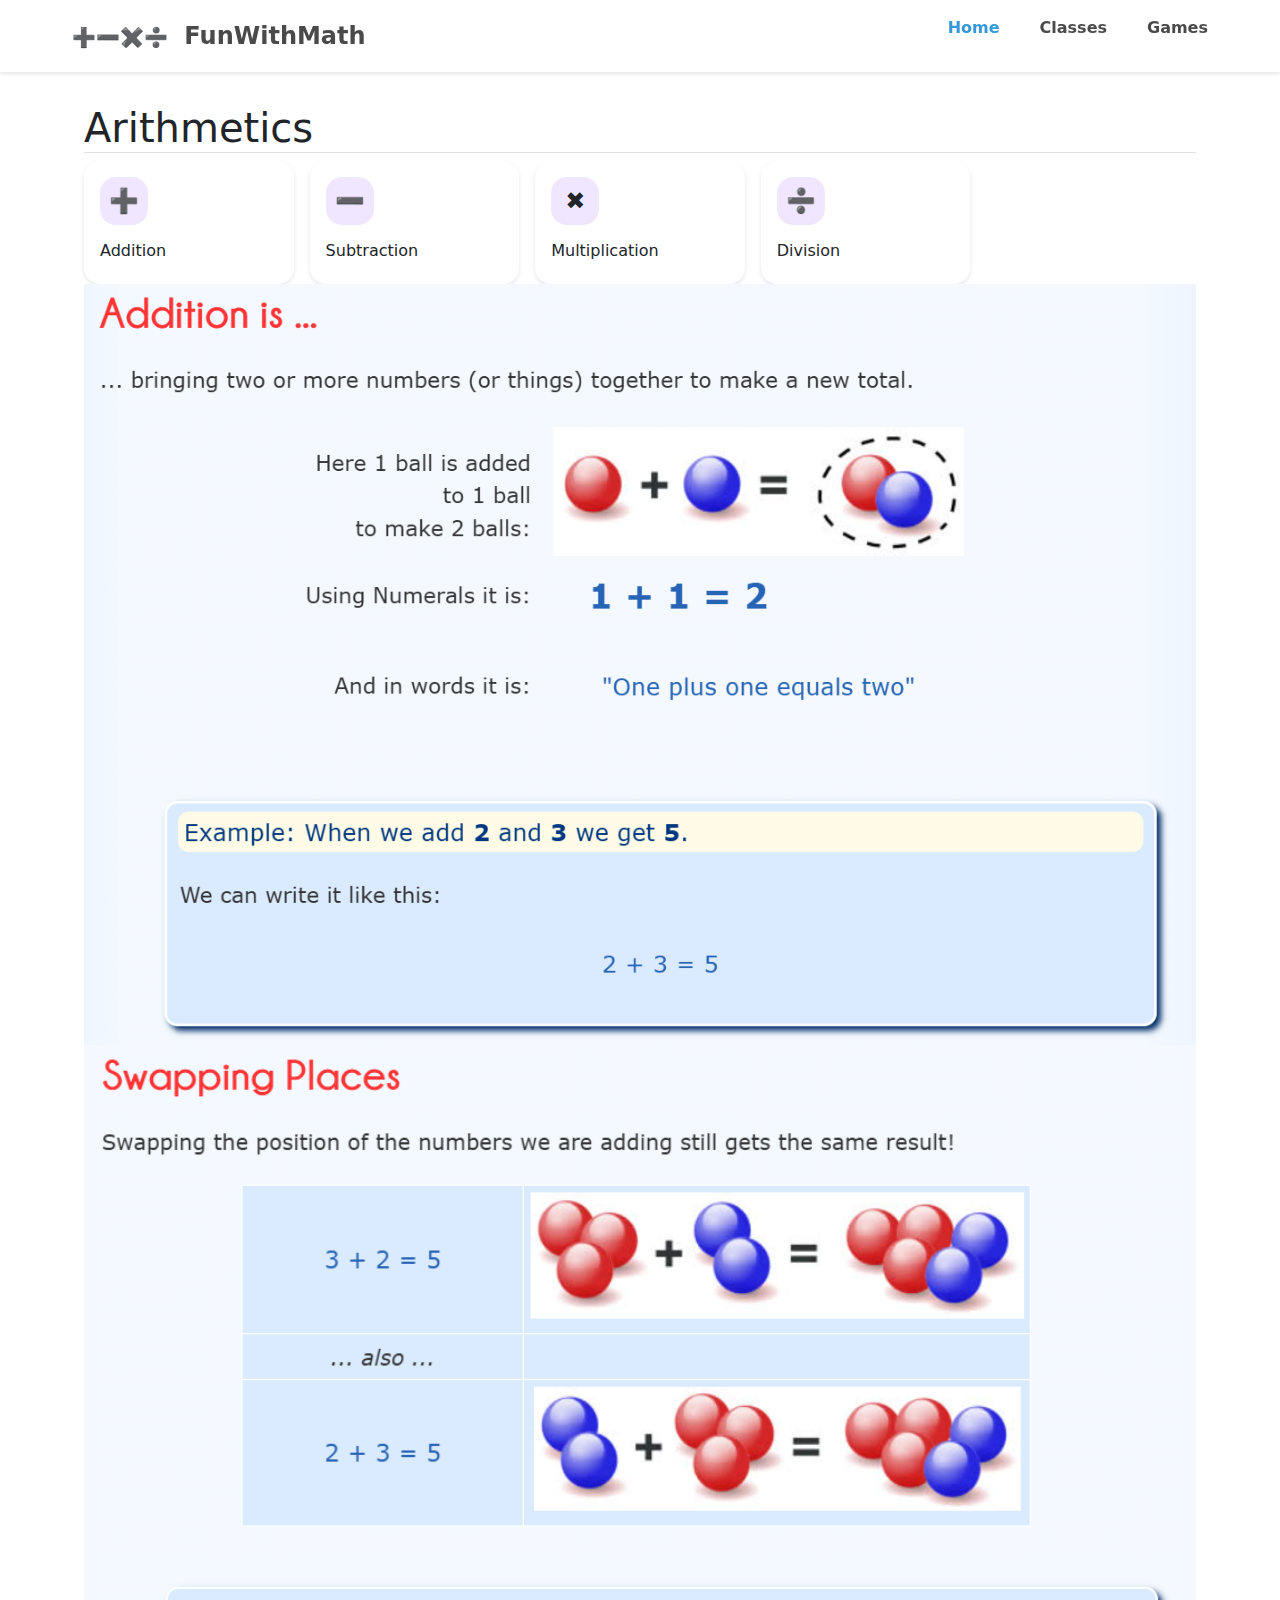
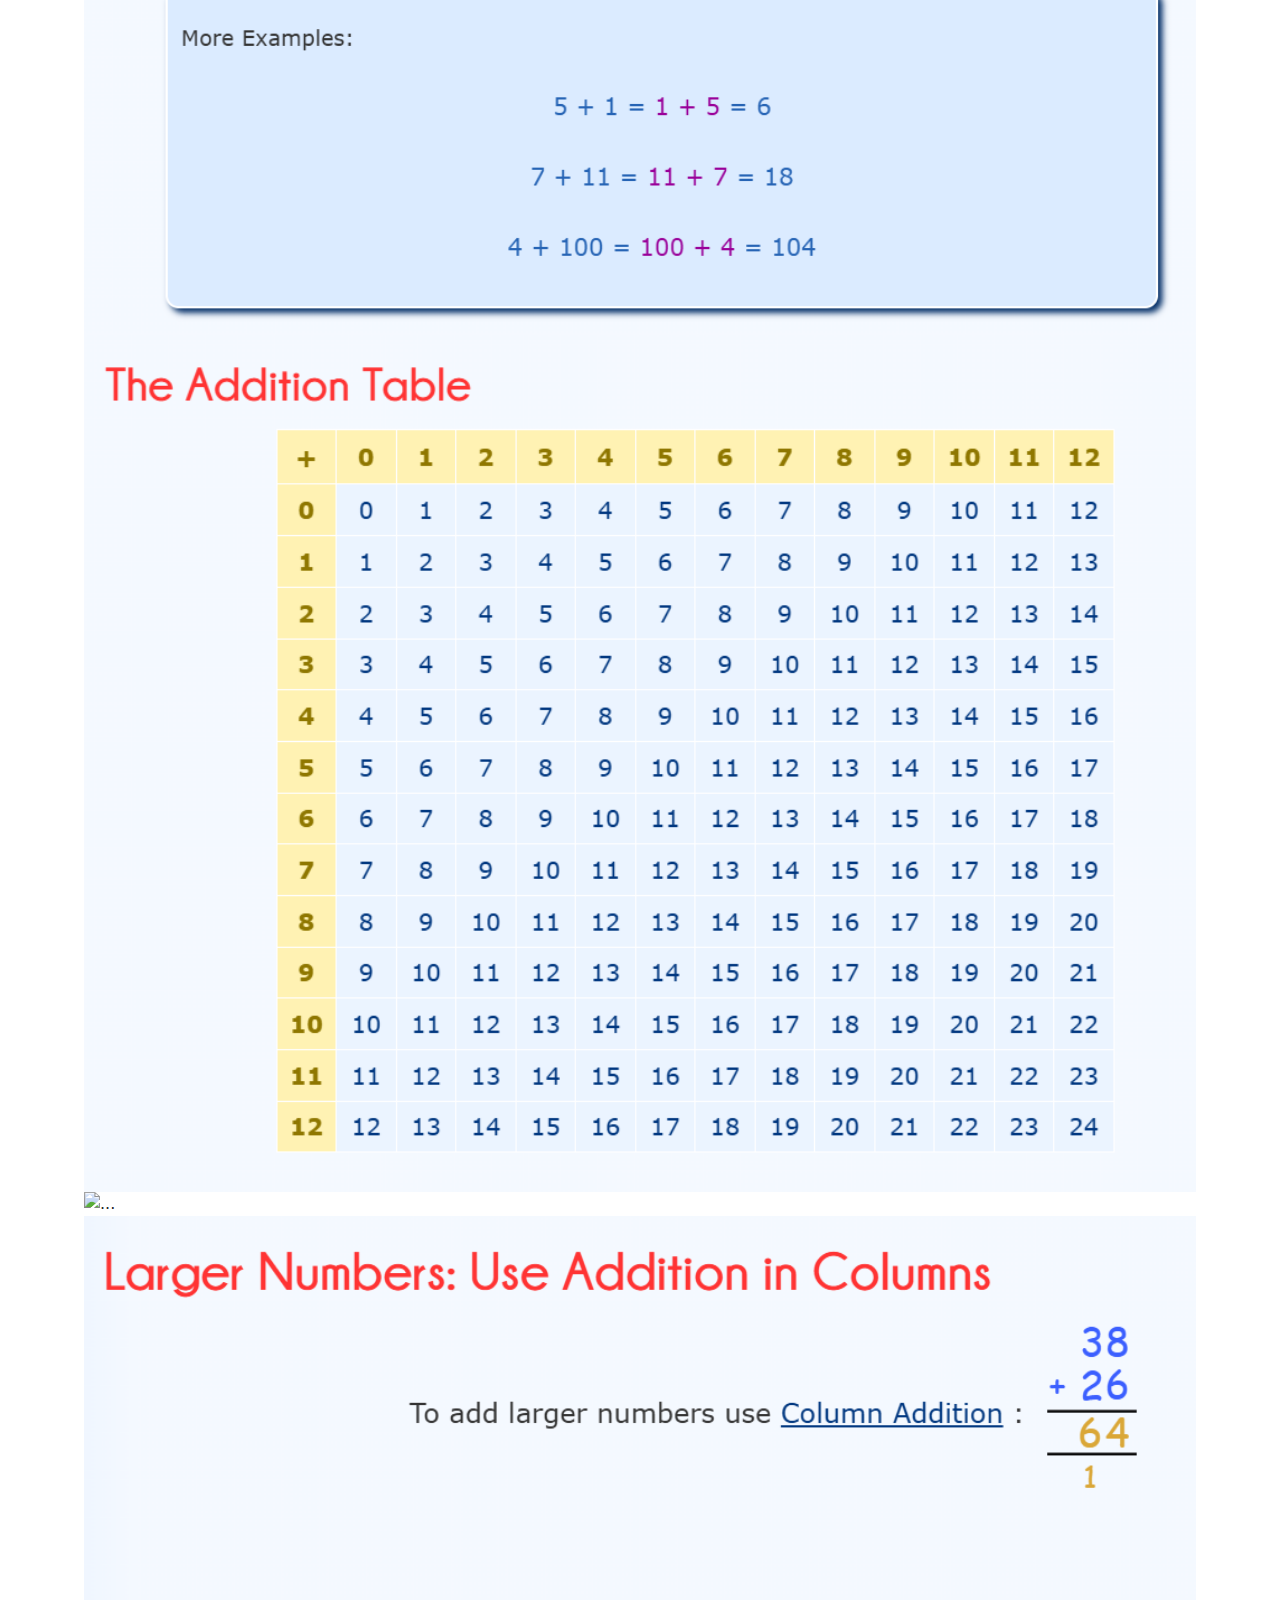
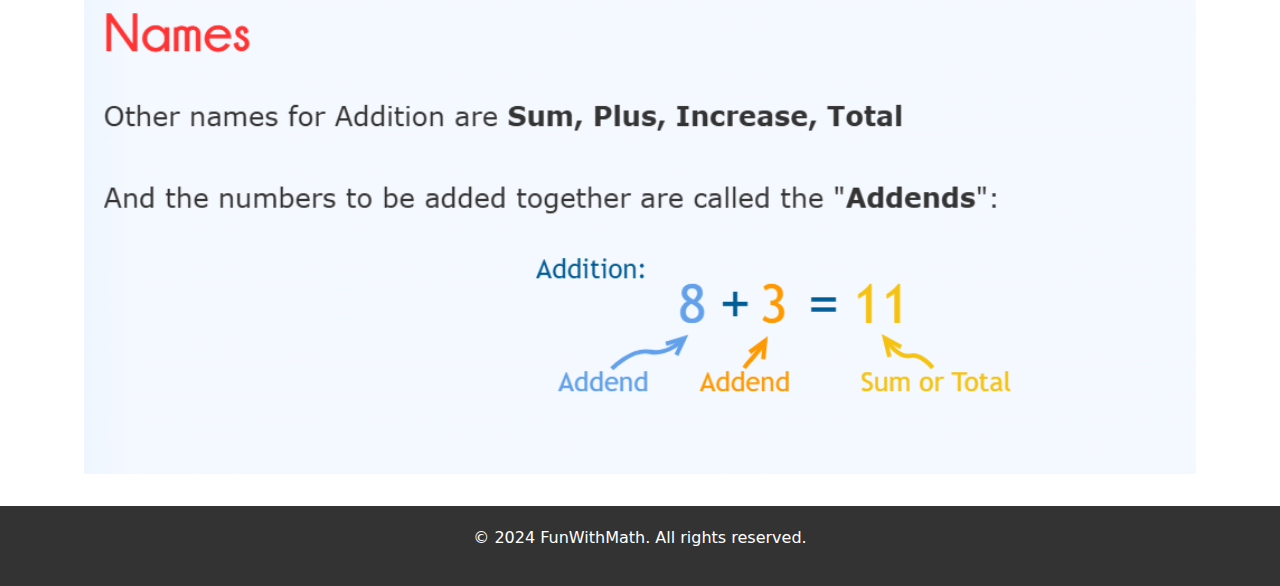
==== pages/arithmetics.html @ 54018c54 "fun with math" ====
<!DOCTYPE html>
<html lang="en">
<head>
    <meta charset="UTF-8">
    <meta name="viewport" content="width=device-width, initial-scale=1.0">
    <title>FunWithMath - Fun Math Learning for Kids</title>
    <link rel="stylesheet" href="../css/styles.css">
    <link href="https://cdn.jsdelivr.net/npm/bootstrap@5.3.3/dist/css/bootstrap.min.css" rel="stylesheet" integrity="sha384-QWTKZyjpPEjISv5WaRU9OFeRpok6YctnYmDr5pNlyT2bRjXh0JMhjY6hW+ALEwIH" crossorigin="anonymous">
</head>
<body>
    <header>
       
        <nav>
            <div class="logo">
                <span class="icon">➕➖✖️➗</span>
                FunWithMath
            </div>
            <ul>
                <li><a href="index.html" class="active"><i class="fas fa-home"></i> Home</a></li>
                <li><a href="index.html"><i class="fas fa-chalkboard-teacher"></i> Classes</a></li>
                <li><a href="index.html"><i class="fas fa-trophy"></i> Games</a></li>
            </ul>
        </nav>
    </header>

    <main>

     
      <div class="container">
        <h1 class="border-bottom">Arithmetics</h1>
        <div class="all-topics">
          <div class="topic-item">
              <div class="topic-icon" style="background-color: #f0e6ff;">➕</div>
              <h3>Addition</h3>
          </div>
          <div class="topic-item">
            <div class="topic-icon" style="background-color: #f0e6ff;">➖</div>
            <h3>Subtraction</h3>
          </div>
          <div class="topic-item">
            <div class="topic-icon" style="background-color: #f0e6ff;">✖</div>
            <h3>Multiplication</h3>
        </div>
        <div class="topic-item">
          <div class="topic-icon" style="background-color: #f0e6ff;">➗</div>
          <h3>Division</h3>
      </div>
        </div>
        <section class="row" id="addition">
          <div class="col-12">
            <img src="../img/addition/add1.PNG" class="img-fluid" alt="...">            
          </div>
          <div class="col-12">
            <img src="../img/addition/add2.PNG" class="img-fluid" alt="...">            
          </div>
          <div class="col-12">
            <img src="../img/addition/add3.PNG" class="img-fluid" alt="...">            
          </div>
          <div class="col-12">
            <img src="../img/addition/add4.PNG" class="img-fluid" alt="...">            
          </div>
          <div class="col-12">
            <img src="../img/addition/add5.PNG" class="img-fluid" alt="...">            
          </div>
        </section>

      </div>
       
    </main>
    <footer>
      <div class="footer-content">
          <p>&copy; 2024 FunWithMath. All rights reserved.</p>
      </div>
    </footer>

    <!-- <script src="../js/script.js"></script> -->
    <script src="https://cdn.jsdelivr.net/npm/bootstrap@5.3.3/dist/js/bootstrap.bundle.min.js" integrity="sha384-YvpcrYf0tY3lHB60NNkmXc5s9fDVZLESaAA55NDzOxhy9GkcIdslK1eN7N6jIeHz" crossorigin="anonymous"></script>
    <script src="https://code.jquery.com/jquery-3.5.1.slim.min.js"></script>
    <script src="https://cdn.jsdelivr.net/npm/@popperjs/core@2.5.4/dist/umd/popper.min.js"></script>
    <script src="https://stackpath.bootstrapcdn.com/bootstrap/4.5.2/js/bootstrap.min.js"></script>
</body>
</html>
---- css/styles.css ----
@import url('https://fonts.googleapis.com/css2?family=Poppins:wght@300;400;600&display=swap');

* {
    margin: 0;
    padding: 0;
    box-sizing: border-box;
}

body {
    font-family: 'Poppins', Arial, sans-serif;
    background-color: #f0f2f5;
    color: #333;
}

header {
    background-color: #fff;
    box-shadow: 0 2px 4px rgba(0,0,0,0.1);
    position: sticky;
    top: 0;
    z-index: 1000;
}

nav {
    display: flex;
    justify-content: space-between;
    align-items: center;
    padding: 1rem 2rem;
    max-width: 1200px;
    margin: 0 auto;
    margin-bottom: 1rem;
}

.logo {
    font-size: 1.5rem;
    font-weight: bold;
    color: #4a4a4a;
}

.icon {
    font-size: 1.2rem;
    margin-right: 0.5rem;
}

nav ul {
    display: flex;
    list-style-type: none;
}

nav ul li {
    margin-left: 2rem;
}

nav ul li a {
    text-decoration: none;
    color: #4a4a4a;
    font-weight: bold;
    transition: color 0.3s ease;
    display: flex;
    align-items: center;
}

nav ul li a i {
    margin-right: 0.5rem;
}

nav ul li a:hover, nav ul li a.active {
    color: #3498db;
}

.user-info {
    display: flex;
    align-items: center;
}


.xp {
    background-color: #ffd700;
    padding: 0.25rem 0.5rem;
    border-radius: 1rem;
    font-weight: bold;
    margin-right: 1rem;
}

.user-name {
    margin-right: 1rem;
}

.user-avatar {
    width: 2.5rem;
    height: 2.5rem;
    background-color: #3498db;
    border-radius: 50%;
}

main {
    max-width: 1200px;
    margin: 2rem auto;
    padding: 0 2rem;
}

.mathpano {
    background-image: url('../img/math-class.jpg');
    background-size: cover;
    background-position: center;
    height: 500px;
    display: flex;
    flex-direction: column;
    justify-content: center;
    align-items: center;
    color: rgb(255, 255, 255);
    text-align: center;
}

.mathpano h3{
    margin-bottom: 100px;
    letter-spacing: 2px;
}

section {
    display: none;
    animation: fadeIn 0.5s ease;
}

@keyframes fadeIn {
    from { opacity: 0; }
    to { opacity: 1; }
}

section.active {
    display: block;
}

h1 {
    font-size: 2rem;
    margin-bottom: 1rem;
}

h2 {
    font-size: 1.5rem;
    margin: 2rem 0 1rem;
}

.highlight {
    font-weight: bold;
    color: #3498db;
}

.topic-cards {
    display: flex;
    gap: 1.5rem;
    overflow-x: auto;
    padding-bottom: 1rem;
    padding-left: 2px;
    padding-right: 2px;
}

.topic-card {
    background-color: #fff;
    border-radius: 1rem;
    padding: 1.5rem;
    min-width: 250px;
    box-shadow: 0 4px 6px rgba(0,0,0,0.1);
    transition: transform 0.3s ease, box-shadow 0.3s ease;
}

.topic-card:hover {
    transform: translateY(-5px);
    box-shadow: 0 6px 12px rgba(0,0,0,0.15);
}

.topic-icon {
    font-size: 2rem;
    width: 4rem;
    height: 4rem;
    display: flex;
    justify-content: center;
    align-items: center;
    border-radius: 1rem;
    margin-bottom: 1rem;
}

.topic-info {
    display: flex;
    justify-content: space-between;
    margin: 1rem 0;
    font-size: 0.8rem;
    color: #777;
}

.progress-bar {
    height: 0.5rem;
    background-color: #e0e0e0;
    border-radius: 0.25rem;
    overflow: hidden;
    margin-bottom: 1rem;
}

.progress-bar div {
    height: 100%;
    background-color: #3498db;
    transition: width 0.5s ease;
}

.view-btn {
    background-color: #3498db;
    color: #fff;
    border: none;
    padding: 0.5rem 1rem;
    border-radius: 0.5rem;
    cursor: pointer;
    transition: background-color 0.3s ease;
}

.view-btn:hover {
    background-color: #2980b9;
}

.all-topics {
    display: grid;
    grid-template-columns: repeat(auto-fill, minmax(200px, 1fr));
    gap: 1rem;
}

.topic-item {
    background-color: #fff;
    border-radius: 1rem;
    padding: 1rem;
    box-shadow: 0 2px 4px rgba(0,0,0,0.1);
    transition: transform 0.3s ease, box-shadow 0.3s ease;
}

.topic-item:hover {
    transform: translateY(-3px);
    box-shadow: 0 4px 8px rgba(0,0,0,0.15);
}

.topic-item .topic-icon {
    font-size: 1.5rem;
    width: 3rem;
    height: 3rem;
}

.topic-item h3 {
    font-size: 1rem;
    margin: 0.5rem 0;
}

.topic-item .topic-info {
    font-size: 0.7rem;
}

#quick-quiz {
    position: fixed;
    bottom: 20px;
    right: 20px;
    background-color: #fff;
    border-radius: 10px;
    padding: 20px;
    box-shadow: 0 4px 6px rgba(0,0,0,0.1);
    max-width: 300px;
    z-index: 1000;
}


#quiz-options {
    display: flex;
    flex-direction: column;
    gap: 10px;
    margin-top: 10px;
}

#quiz-options button {
    background-color: #f0f2f5;
    border: none;
    padding: 10px;
    border-radius: 5px;
    cursor: pointer;
    transition: background-color 0.3s ease;
}

#quiz-options button:hover {
    background-color: #e4e6e9;
}

#submit-quiz {
    background-color: #3498db;
    color: #fff;
    border: none;
    padding: 10px;
    border-radius: 5px;
    cursor: pointer;
    margin-top: 10px;
    transition: background-color 0.3s ease;
}

#submit-quiz:hover {
    background-color: #2980b9;
}
footer {
    background-color: #333;
    color: #fff;
    padding: 20px 0;
    text-align: center;
    max-width: 100%;
    position: relative;
    bottom:0px;
}
.footer-content {
    margin: 0 auto;
    padding: 0 1rem;
}

#addition img {
    width: 100%;
    height: auto;
}

@media (max-width: 768px) {
    nav {
        flex-direction: column;
        align-items: flex-start;
    }

    nav ul {
        margin-top: 1rem;
    }

    nav ul li {
        margin-left: 0;
        margin-right: 1rem;
    }

    .user-info {
        margin-top: 1rem;
    }

    .topic-cards {
        flex-direction: column;
    }

    .topic-card {
        width: 100%;
    }
}
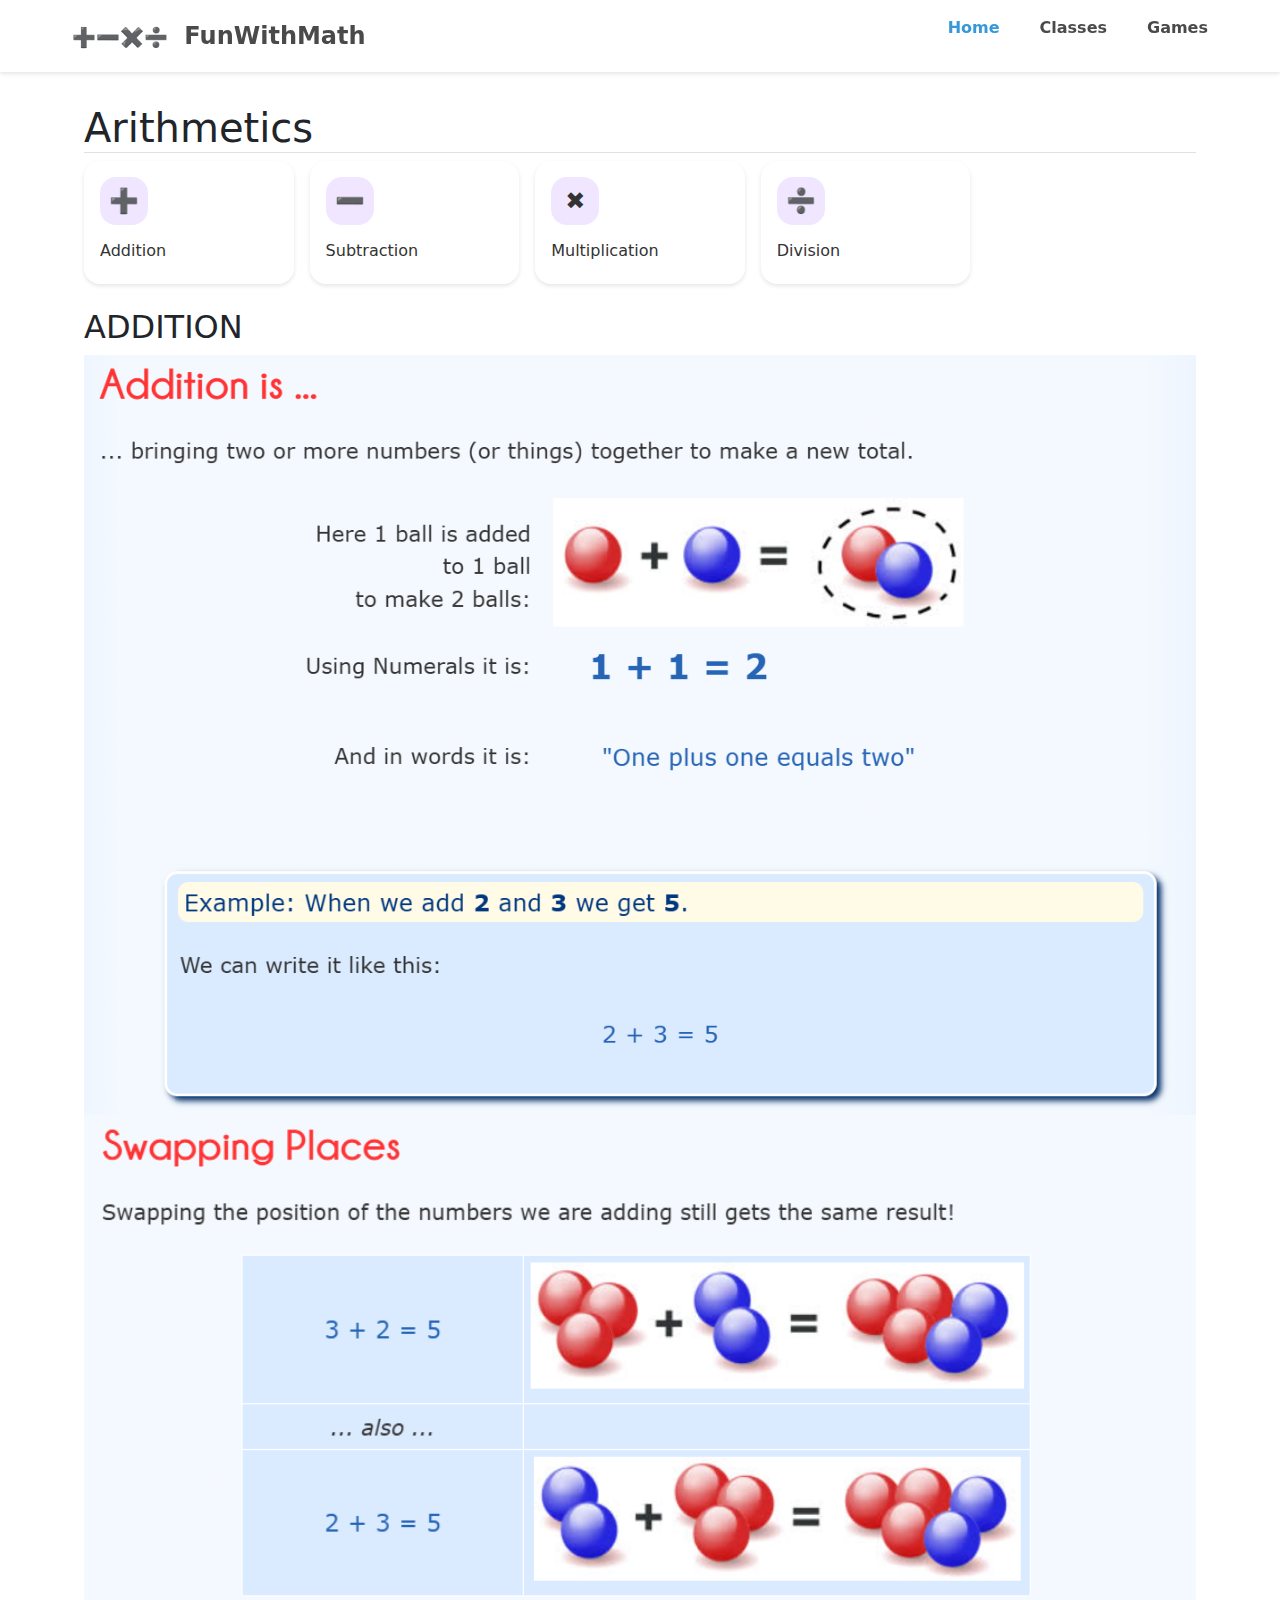
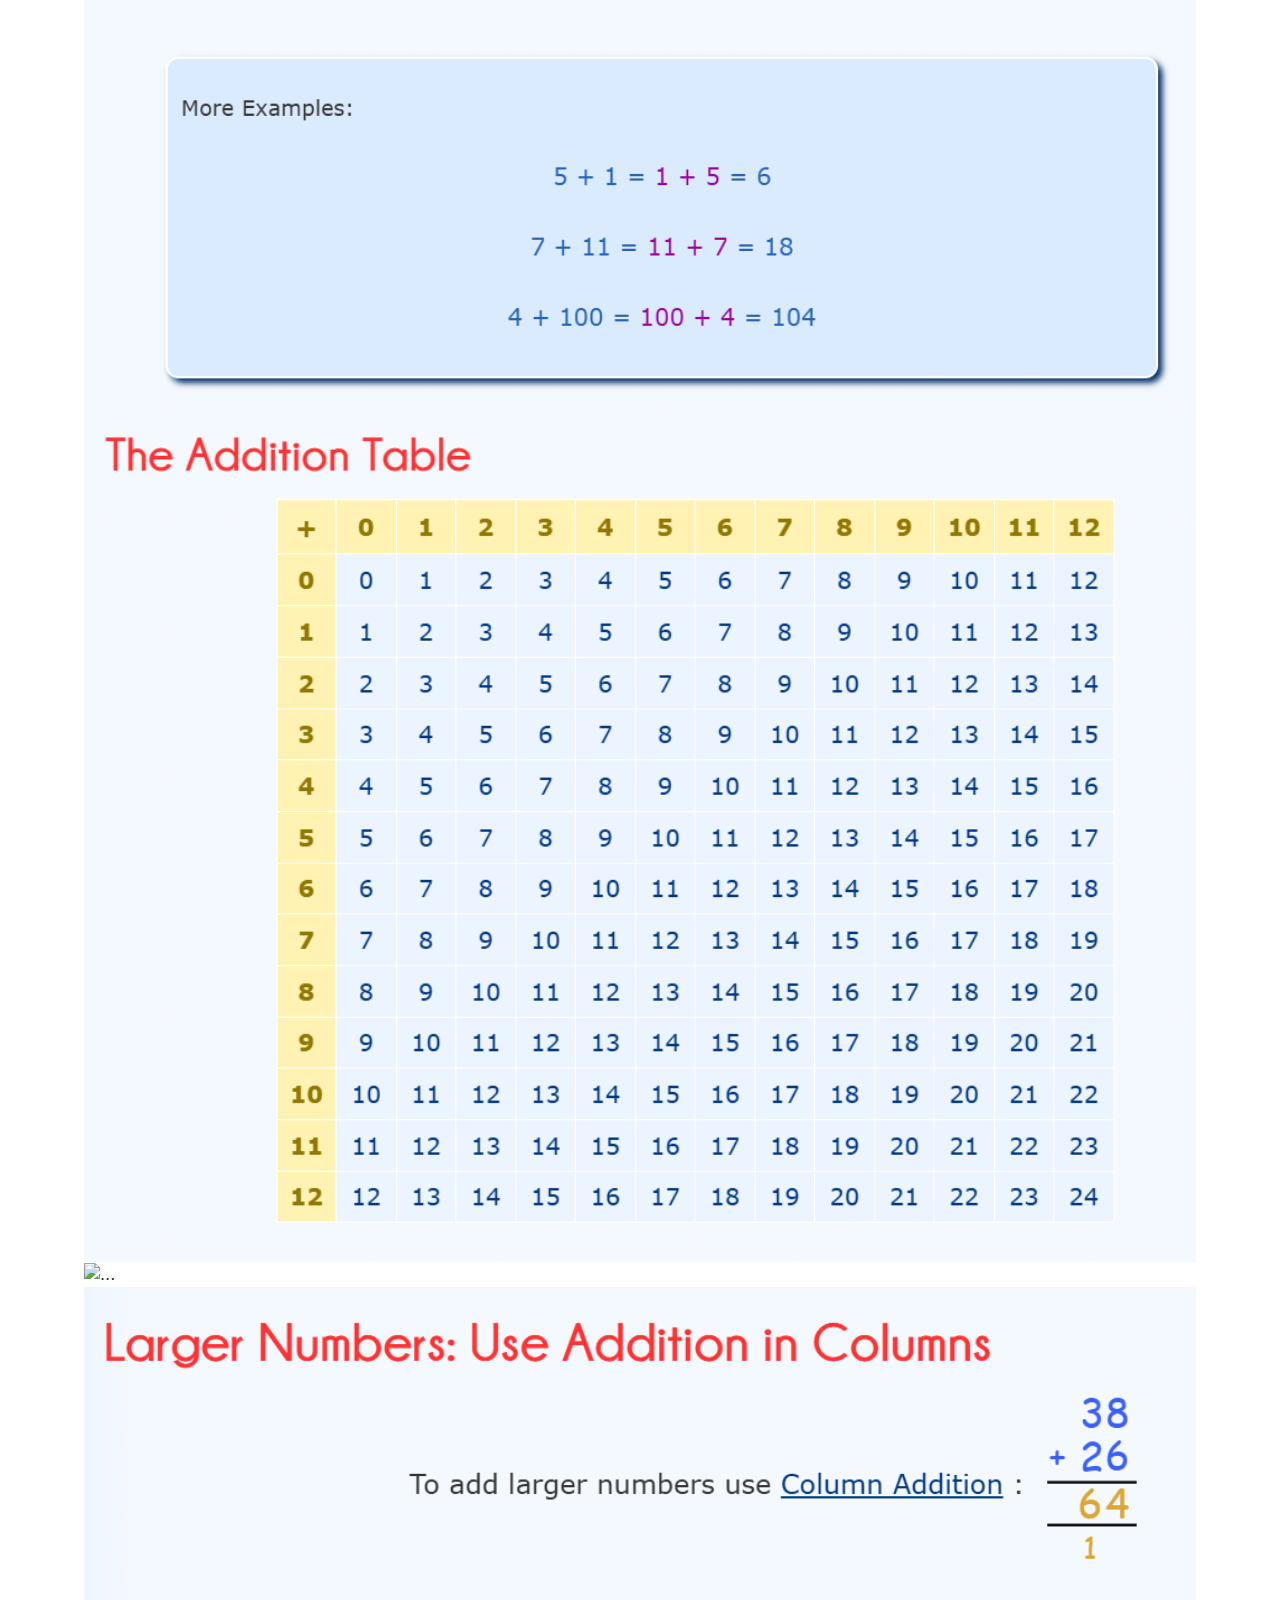
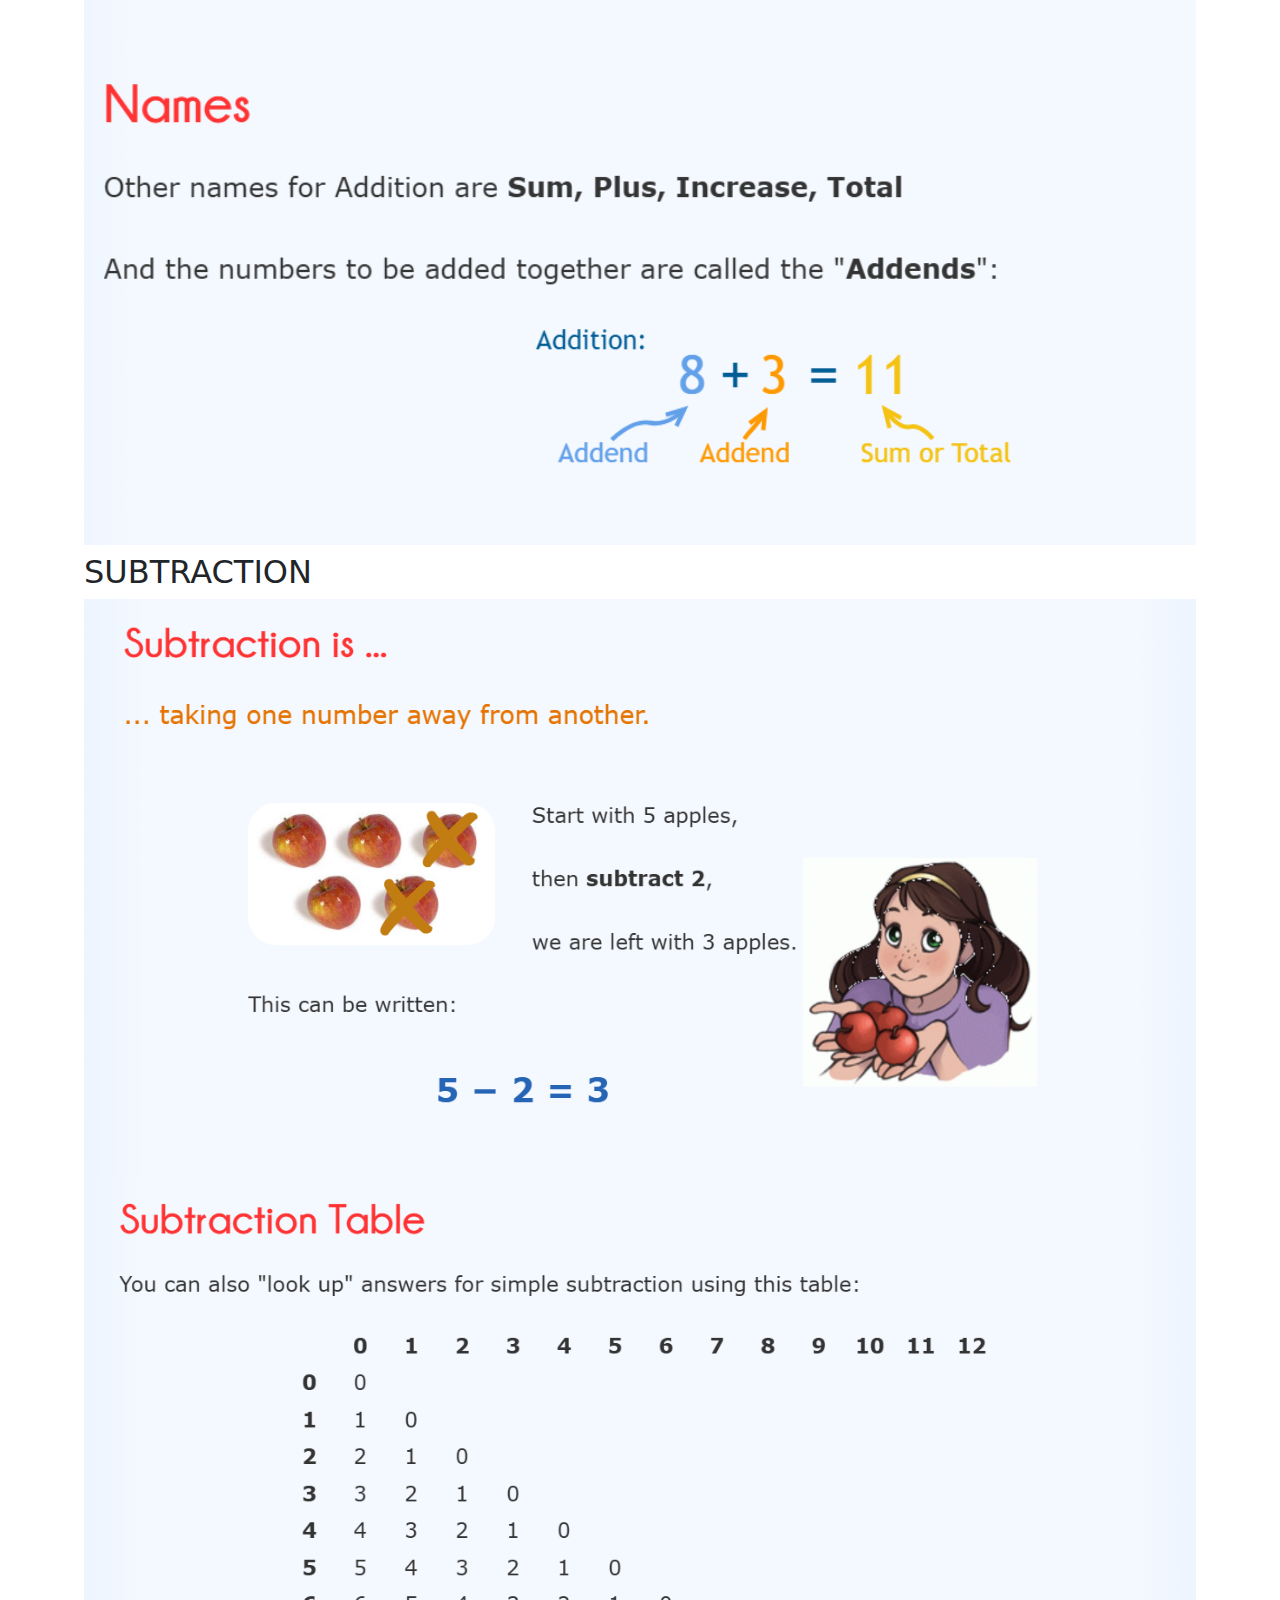
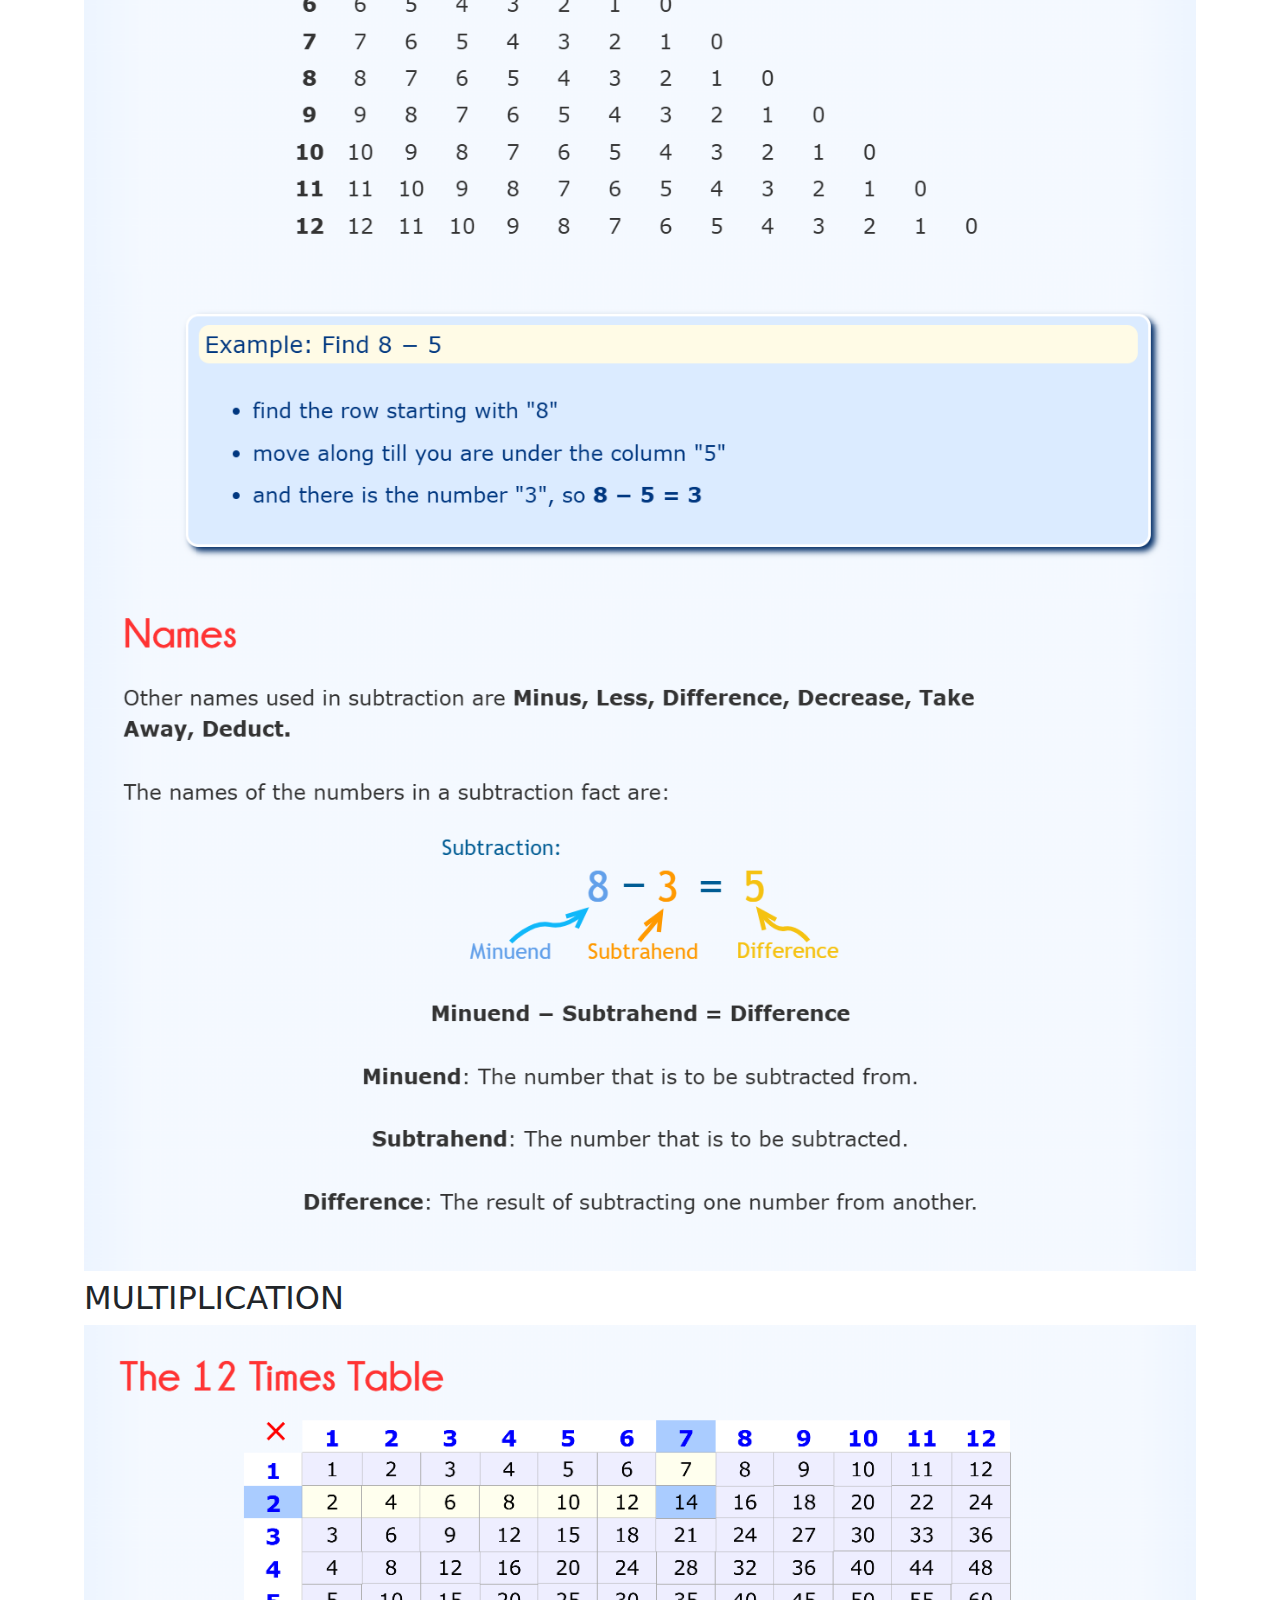
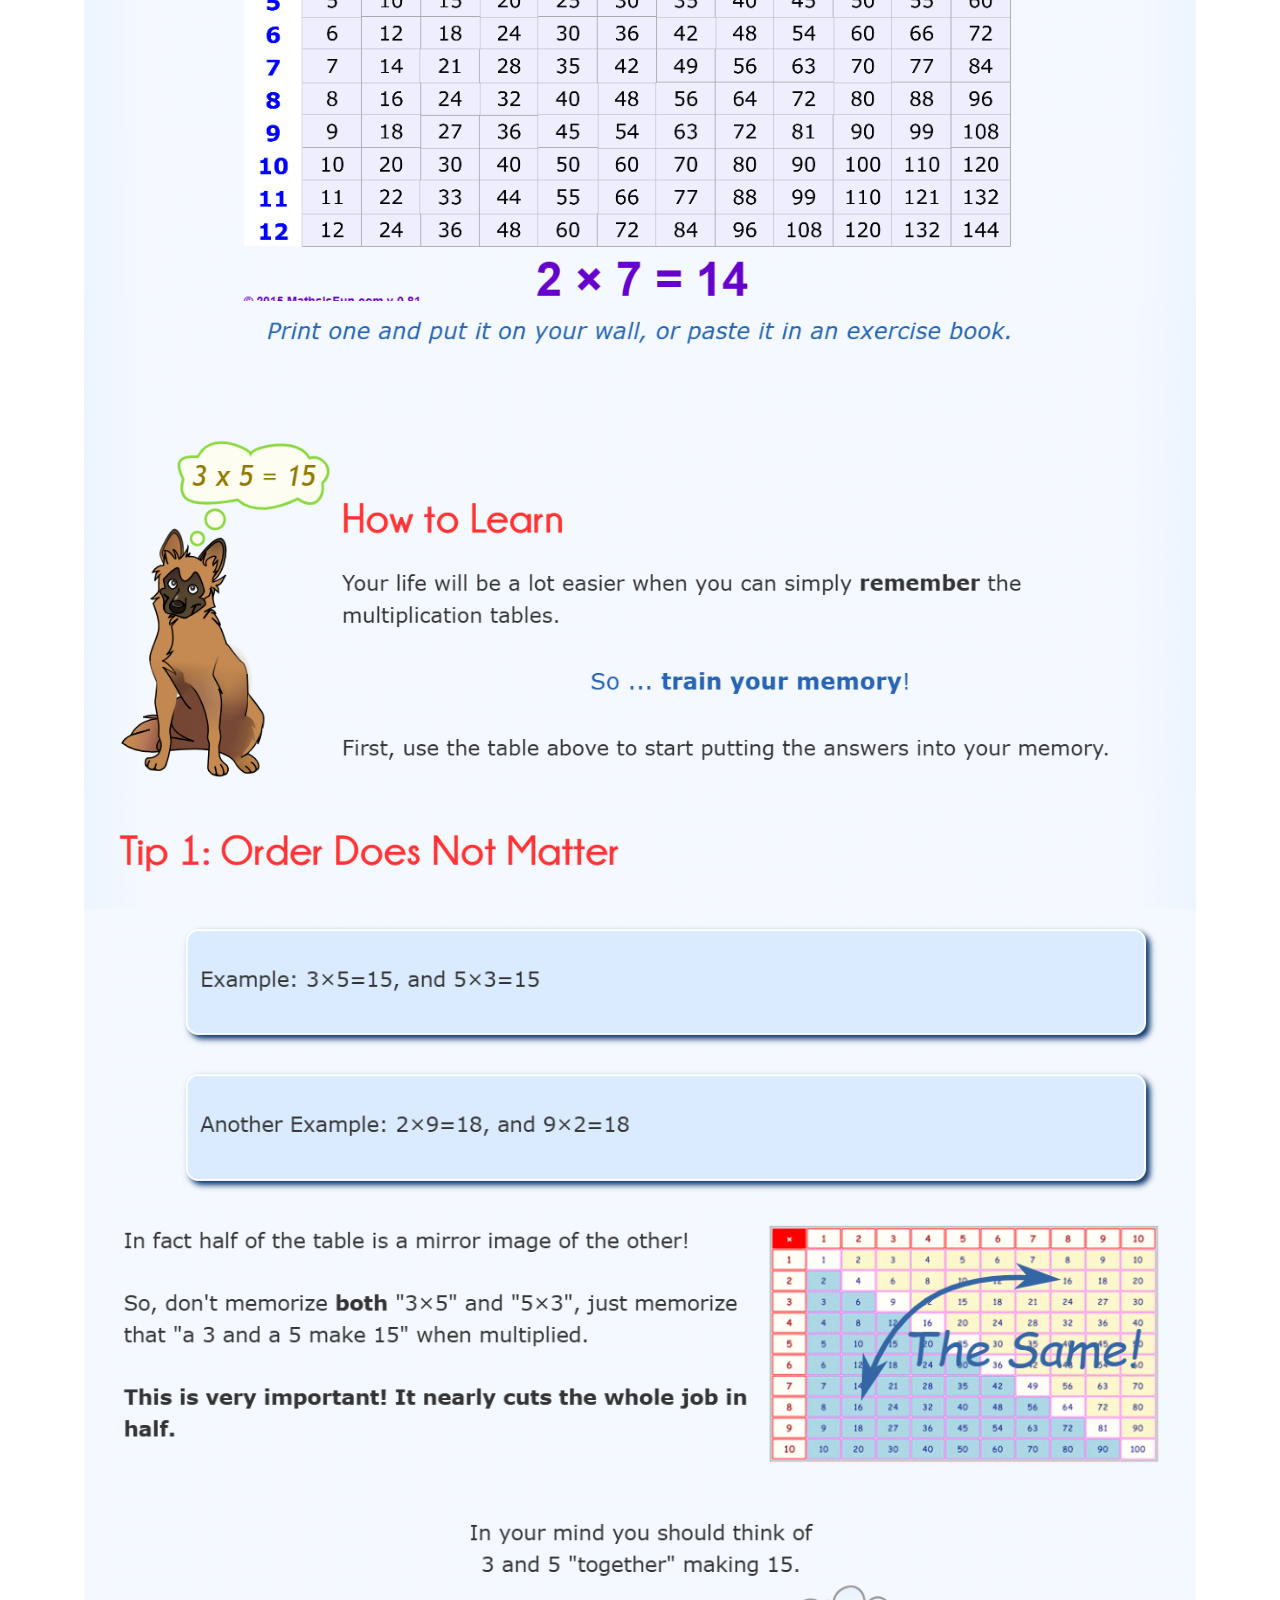
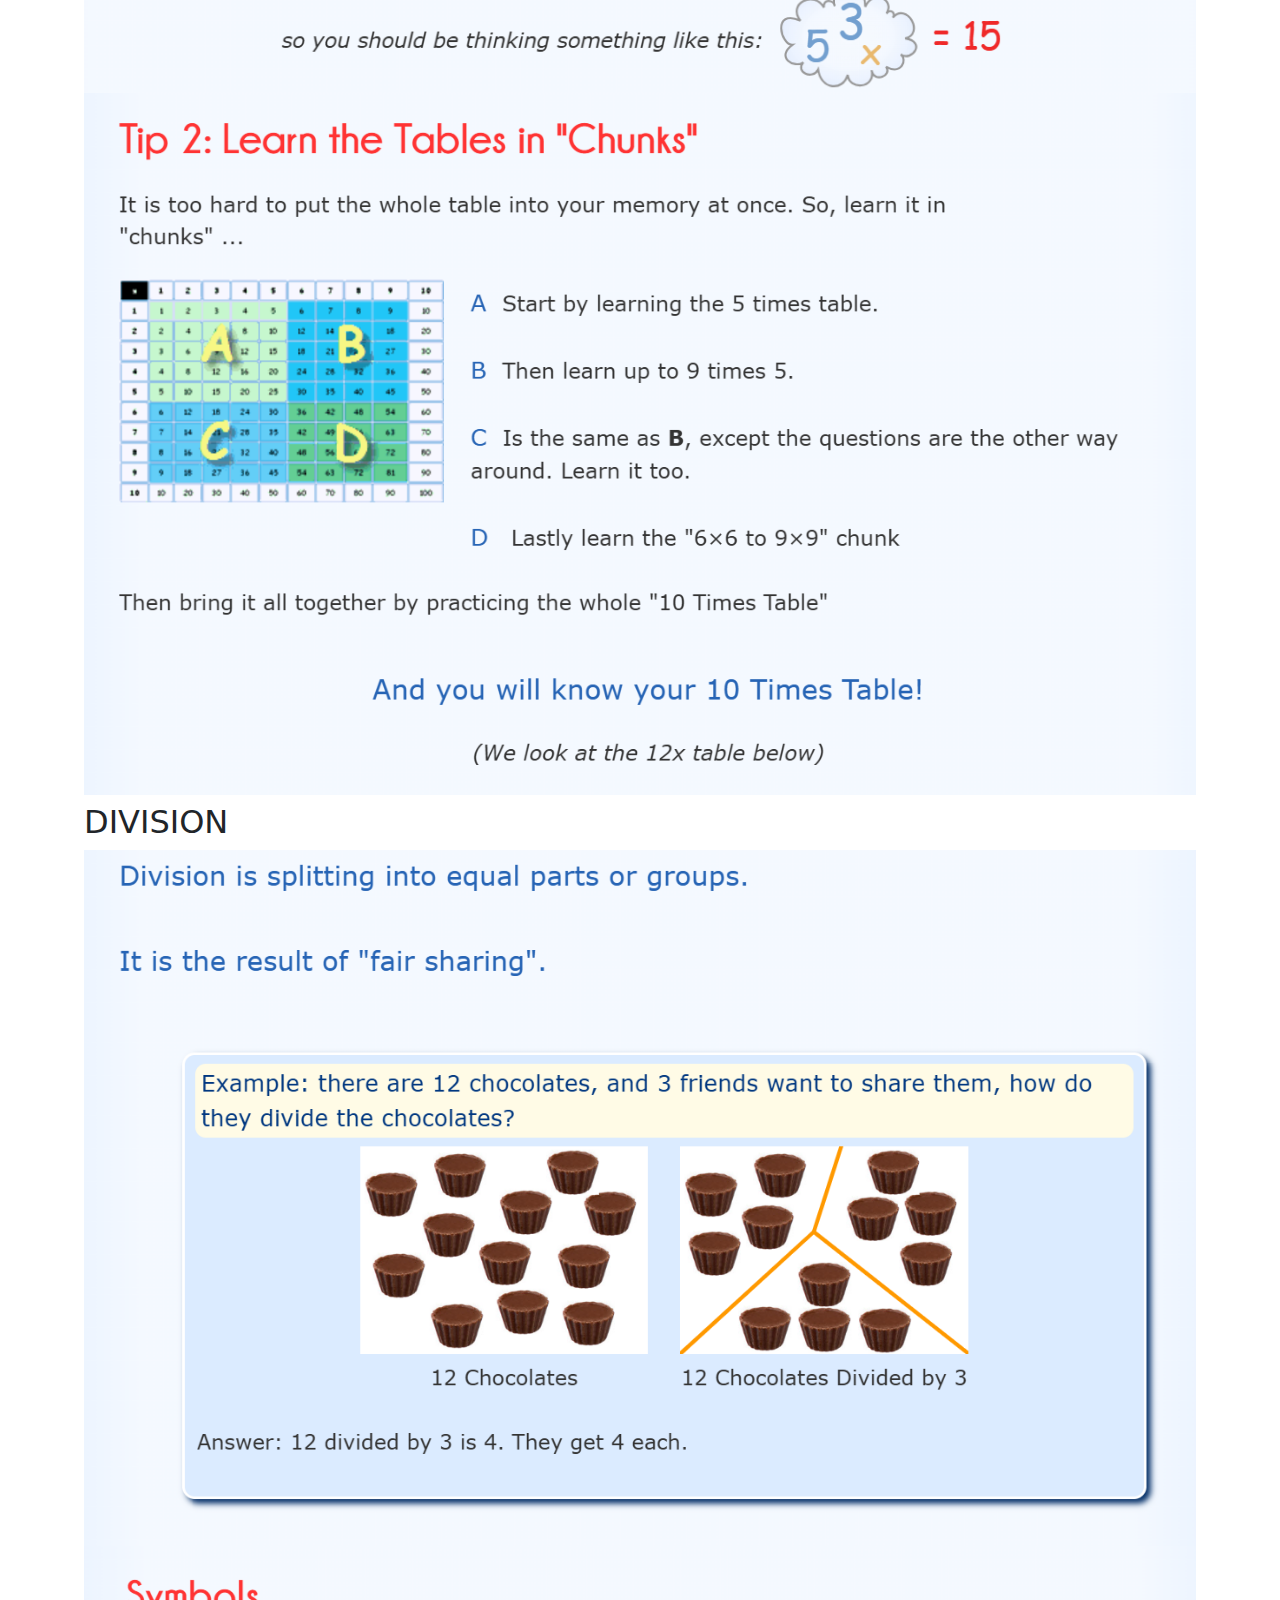
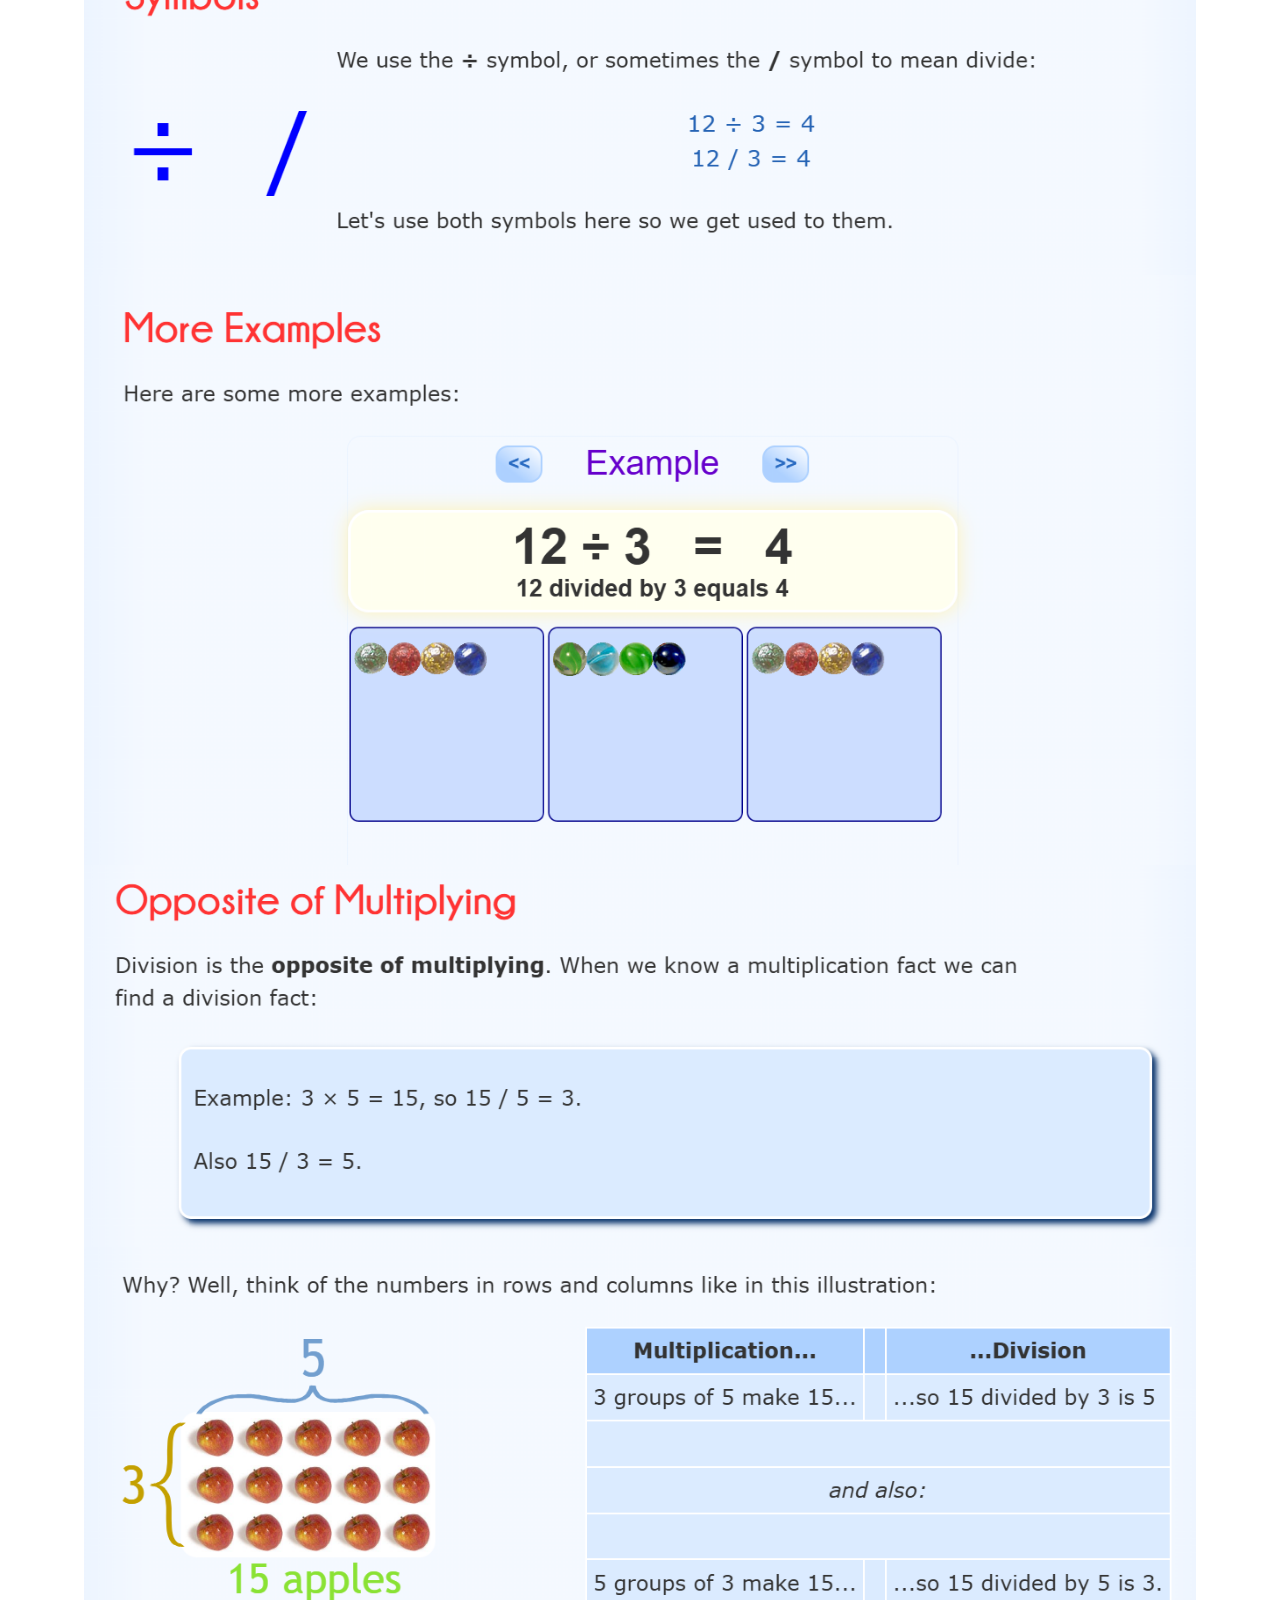
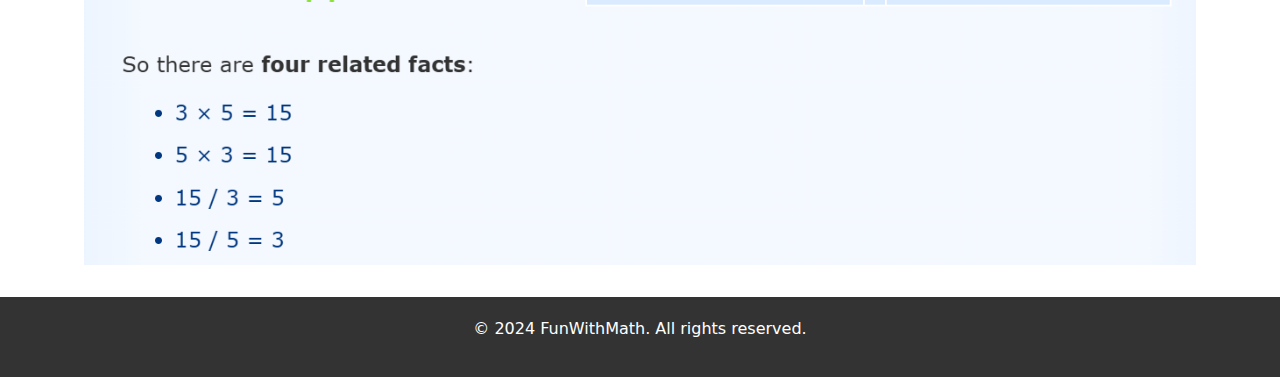
==== commit 29881adb: "added Arithmetic context" ====
--- a/pages/arithmetics.html
+++ b/pages/arithmetics.html
@@ -30,23 +30,32 @@
         <h1 class="border-bottom">Arithmetics</h1>
         <div class="all-topics">
           <div class="topic-item">
+            <a class="arithmeticAnchor" href="#addition">
               <div class="topic-icon" style="background-color: #f0e6ff;">➕</div>
               <h3>Addition</h3>
+            </a>
           </div>
           <div class="topic-item">
-            <div class="topic-icon" style="background-color: #f0e6ff;">➖</div>
-            <h3>Subtraction</h3>
+            <a class="arithmeticAnchor" href="#subtraction">
+              <div class="topic-icon" style="background-color: #f0e6ff;">➖</div>
+              <h3>Subtraction</h3>
+            </a>
           </div>
           <div class="topic-item">
-            <div class="topic-icon" style="background-color: #f0e6ff;">✖</div>
-            <h3>Multiplication</h3>
+            <a class="arithmeticAnchor" href="#multiplication">
+              <div class="topic-icon" style="background-color: #f0e6ff;">✖</div>
+              <h3>Multiplication</h3>
+            </a>
         </div>
         <div class="topic-item">
-          <div class="topic-icon" style="background-color: #f0e6ff;">➗</div>
-          <h3>Division</h3>
+          <a class="arithmeticAnchor" href="#division">
+            <div class="topic-icon" style="background-color: #f0e6ff;">➗</div>
+            <h3>Division</h3>
+          </a>
       </div>
         </div>
-        <section class="row" id="addition">
+        <section class="row mt-3" id="addition">
+          <h2 class="mt-2">ADDITION</h2>
           <div class="col-12">
             <img src="../img/addition/add1.PNG" class="img-fluid" alt="...">            
           </div>
@@ -63,6 +72,58 @@
             <img src="../img/addition/add5.PNG" class="img-fluid" alt="...">            
           </div>
         </section>
+        <section class="row" id="subtraction">
+          <h2 class="mt-2">SUBTRACTION</h2>
+          <div class="col-12">
+            <img src="../img/subtraction/sub1.PNG" class="img-fluid" alt="...">            
+          </div>
+          <div class="col-12">
+            <img src="../img/subtraction/sub2.PNG" class="img-fluid" alt="...">            
+          </div>
+          <div class="col-12">
+            <img src="../img/subtraction/sub3.PNG" class="img-fluid" alt="...">            
+          </div>
+          <div class="col-12">
+            <img src="../img/subtraction/sub4.PNG" class="img-fluid" alt="...">            
+          </div>
+        </section>
+        <section class="row" id="multiplication">
+          <h2 class="mt-2">MULTIPLICATION</h2>
+          <div class="col-12">
+            <img src="../img/multiplication/mul1.PNG" class="img-fluid" alt="...">            
+          </div>
+          <div class="col-12">
+            <img src="../img/multiplication/mul2.PNG" class="img-fluid" alt="...">            
+          </div>
+          <div class="col-12">
+            <img src="../img/multiplication/mul3.PNG" class="img-fluid" alt="...">            
+          </div>
+          <div class="col-12">
+            <img src="../img/multiplication/mul4.PNG" class="img-fluid" alt="...">            
+          </div>
+          <div class="col-12">
+            <img src="../img/multiplication/mul5.PNG" class="img-fluid" alt="...">            
+          </div>
+        </section>
+        <section class="row" id="division">
+          <h2 class="mt-2">DIVISION</h2>
+          <div class="col-12">
+            <img src="../img/division/div1.PNG" class="img-fluid" alt="...">            
+          </div>
+          <div class="col-12">
+            <img src="../img/division/div2.PNG" class="img-fluid" alt="...">            
+          </div>
+          <div class="col-12">
+            <img src="../img/division/div3.PNG" class="img-fluid" alt="...">            
+          </div>
+          <div class="col-12">
+            <img src="../img/division/div4.PNG" class="img-fluid" alt="...">            
+          </div>
+          <div class="col-12">
+            <img src="../img/division/div5.PNG" class="img-fluid" alt="...">            
+          </div>
+        </section>
+        
 
       </div>
        
--- a/css/styles.css
+++ b/css/styles.css
@@ -5,11 +5,16 @@
     padding: 0;
     box-sizing: border-box;
 }
-
+html{
+    height: 100%;
+}
 body {
     font-family: 'Poppins', Arial, sans-serif;
     background-color: #f0f2f5;
     color: #333;
+    /* height: 100%;
+    display: flex;
+    flex-direction: column; */
 }
 
 header {
@@ -96,6 +101,7 @@
     max-width: 1200px;
     margin: 2rem auto;
     padding: 0 2rem;
+    flex:1;
 }
 
 .mathpano {
@@ -249,16 +255,9 @@
     font-size: 0.7rem;
 }
 
-#quick-quiz {
-    position: fixed;
-    bottom: 20px;
-    right: 20px;
-    background-color: #fff;
-    border-radius: 10px;
-    padding: 20px;
-    box-shadow: 0 4px 6px rgba(0,0,0,0.1);
-    max-width: 300px;
-    z-index: 1000;
+.arithmeticAnchor{
+ text-decoration: none;
+ color:#333;
 }
 
 
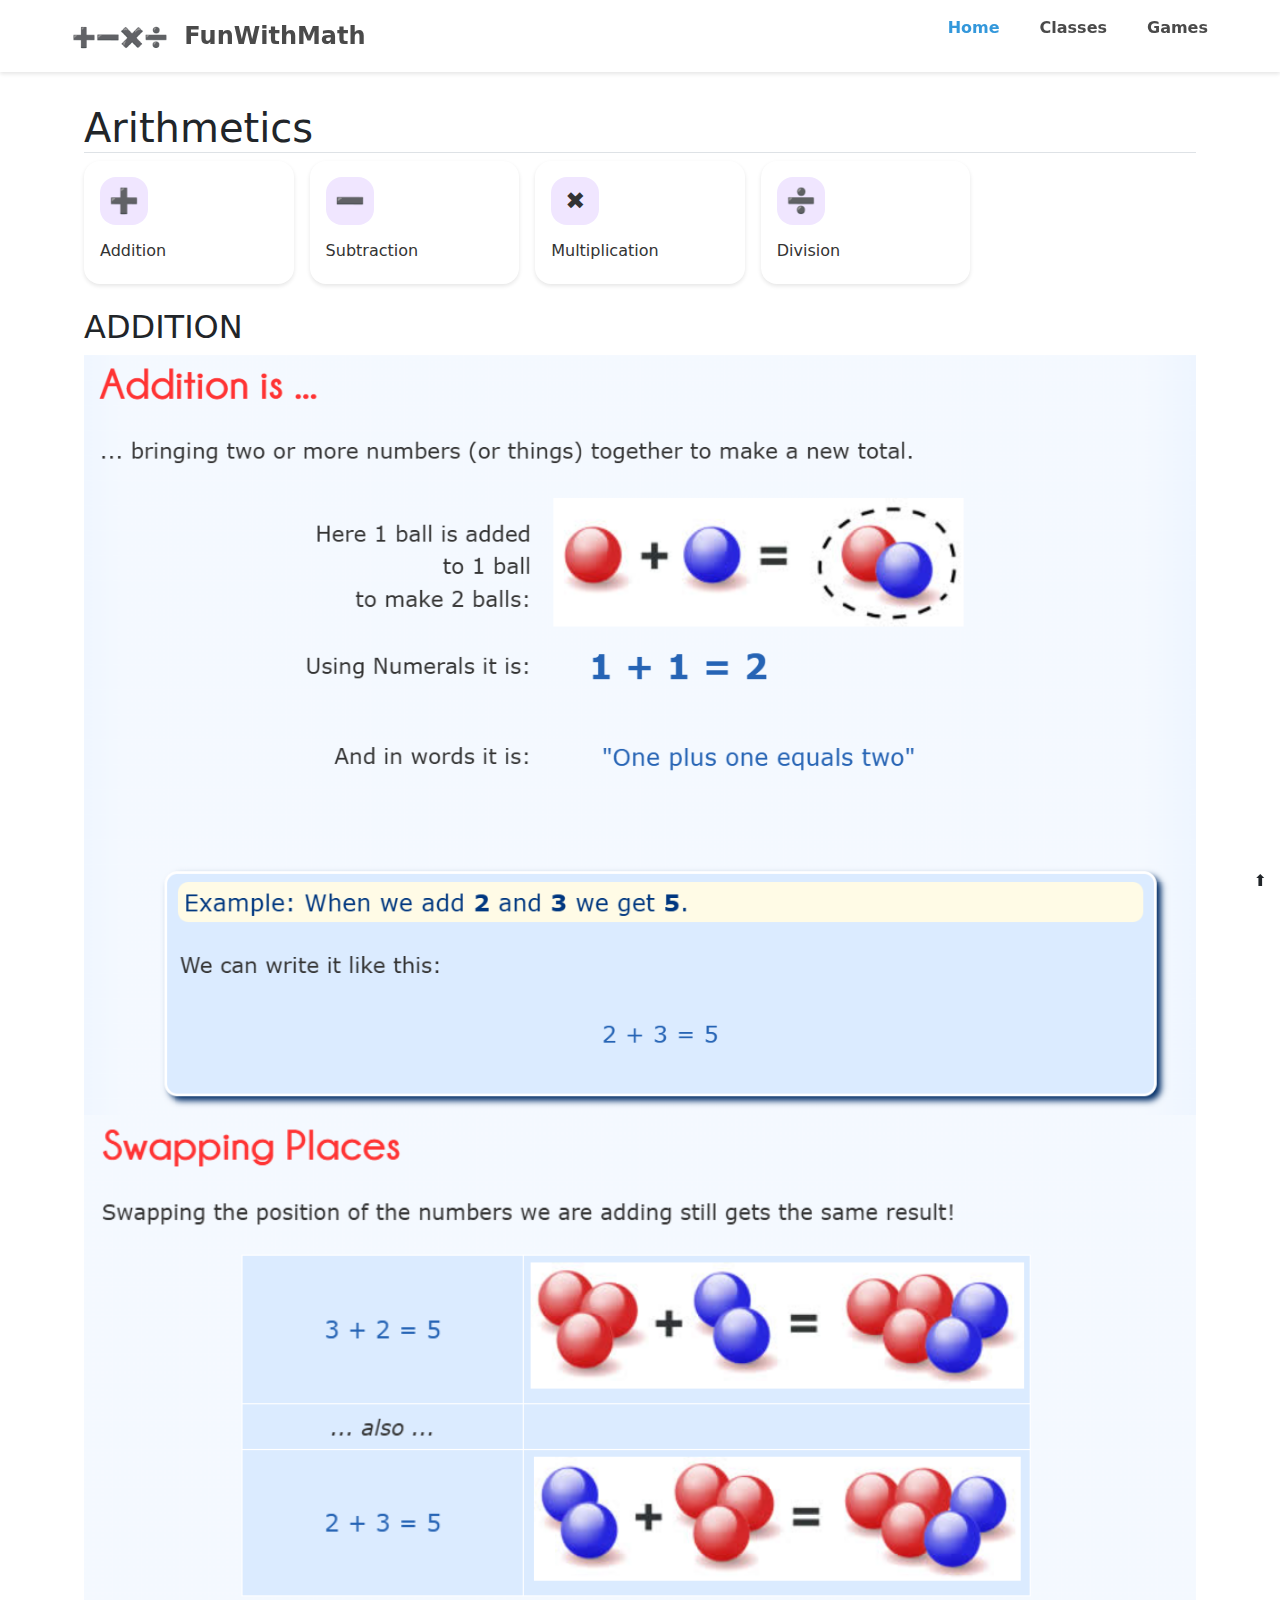
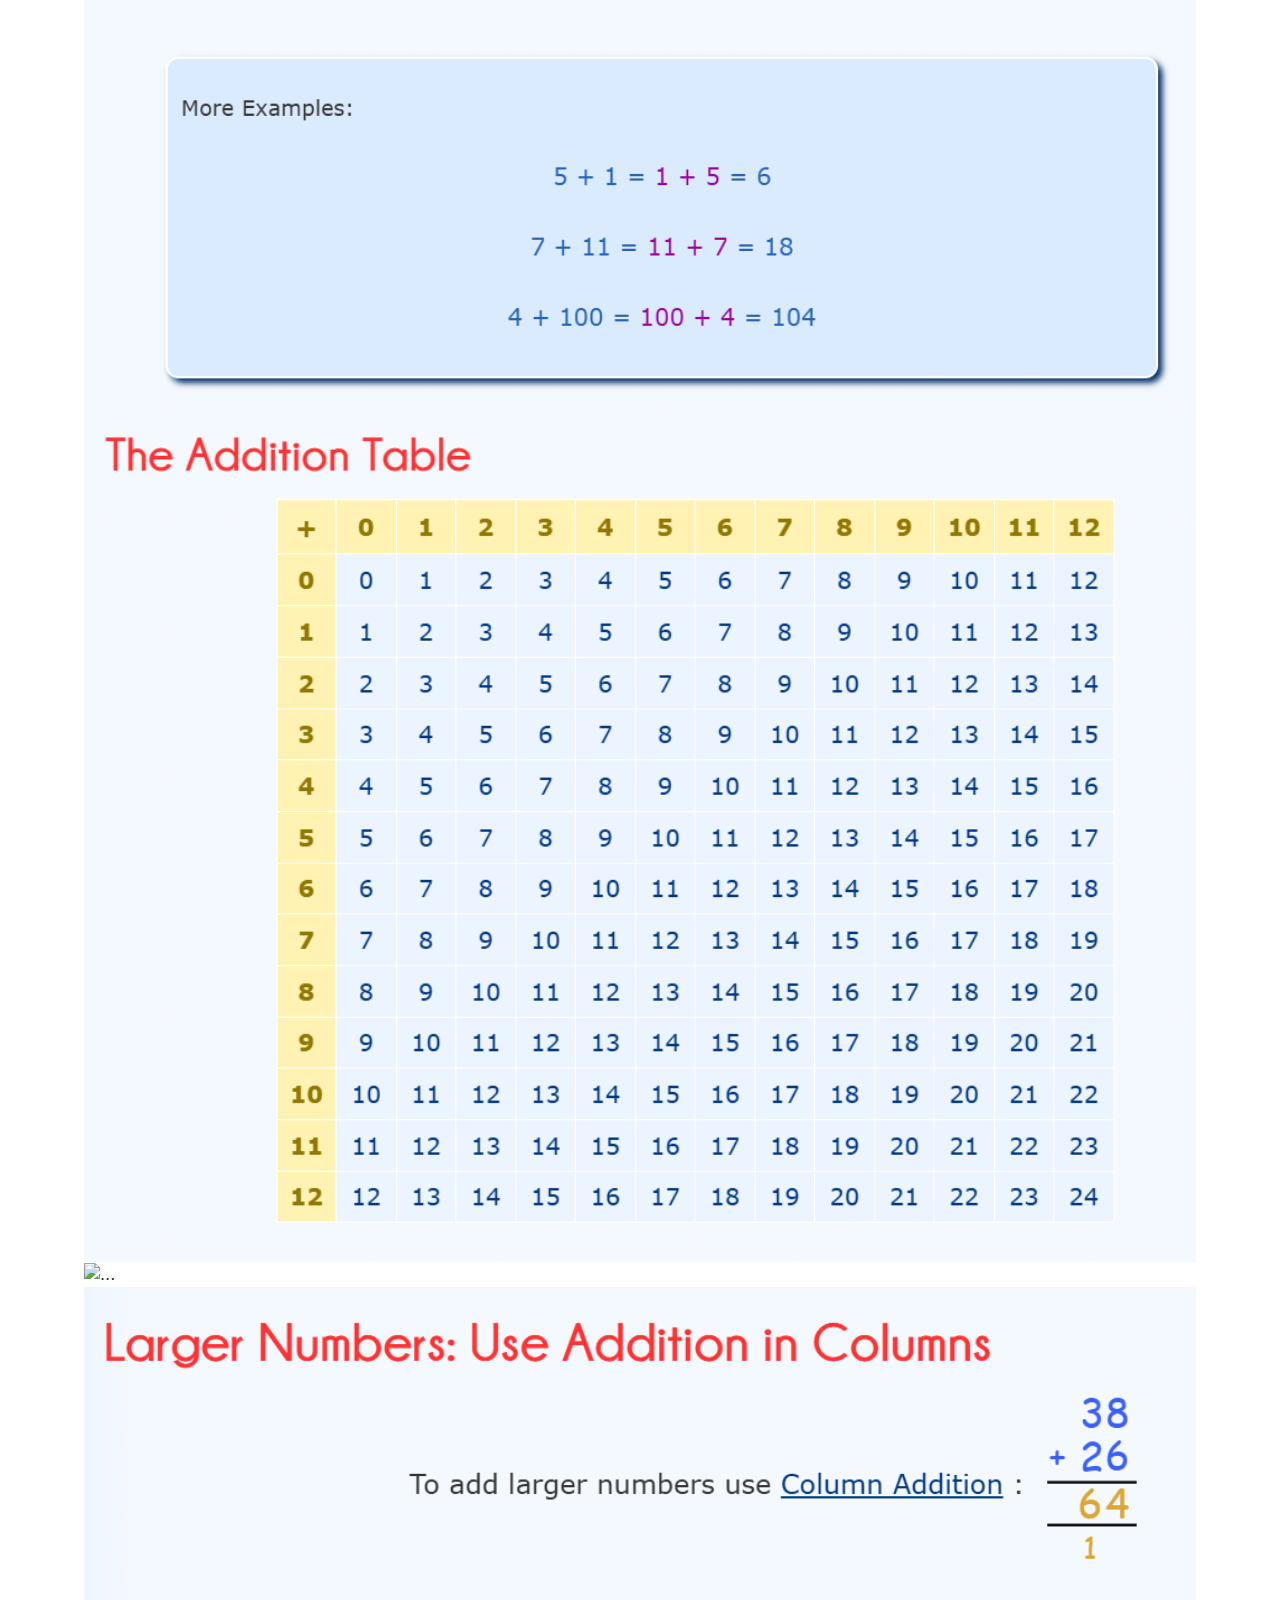
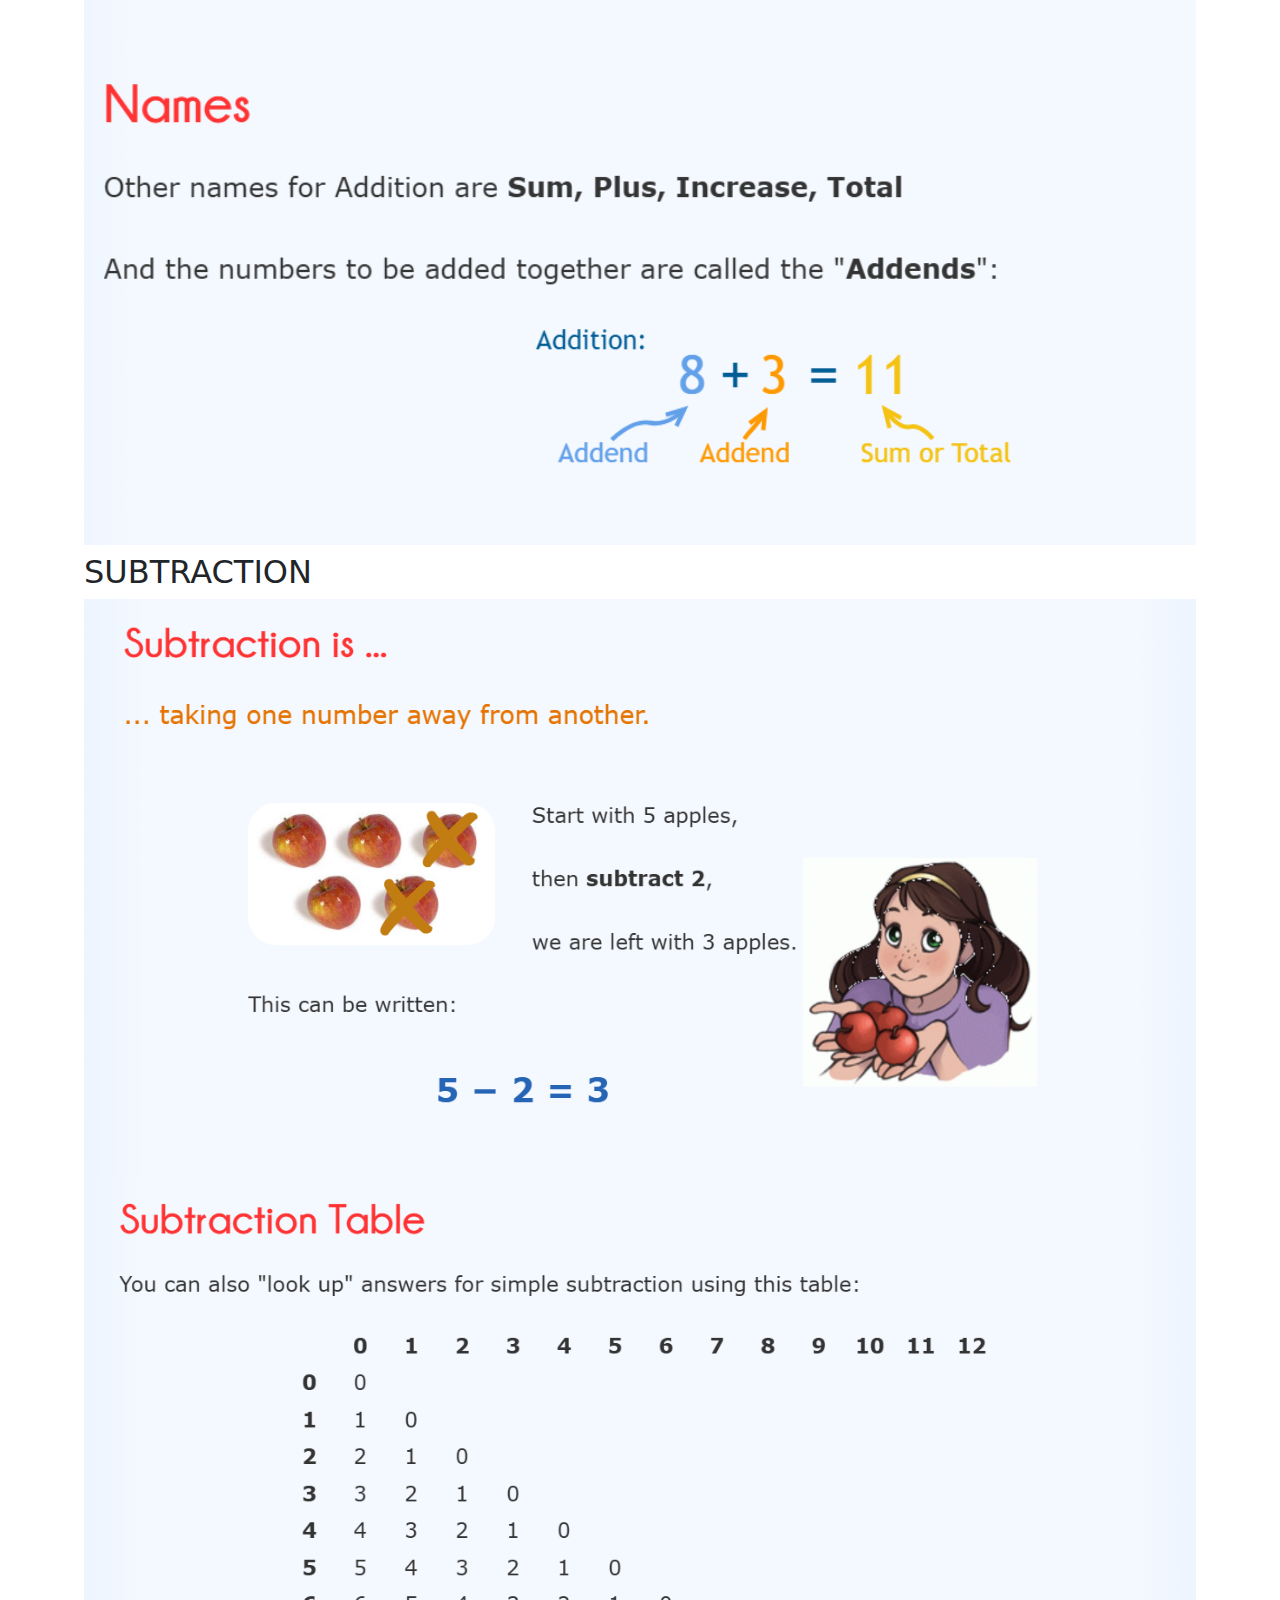
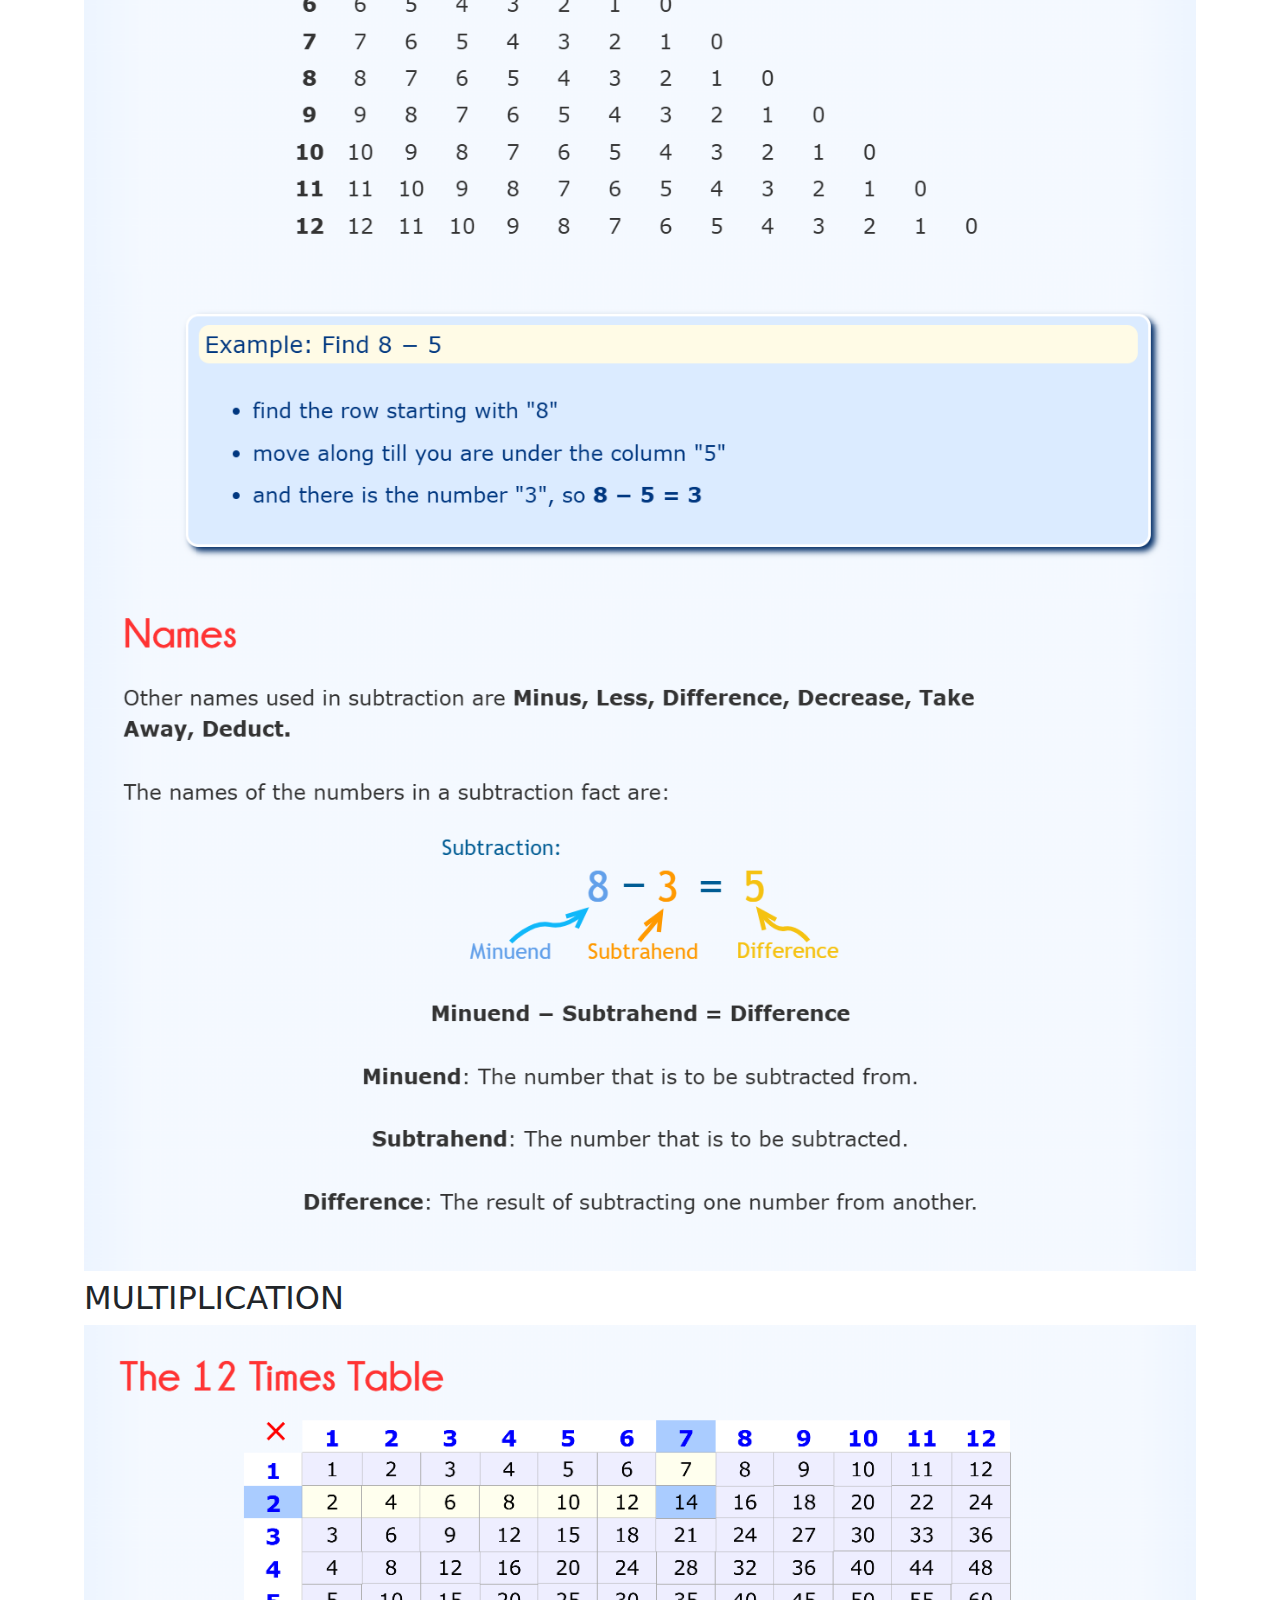
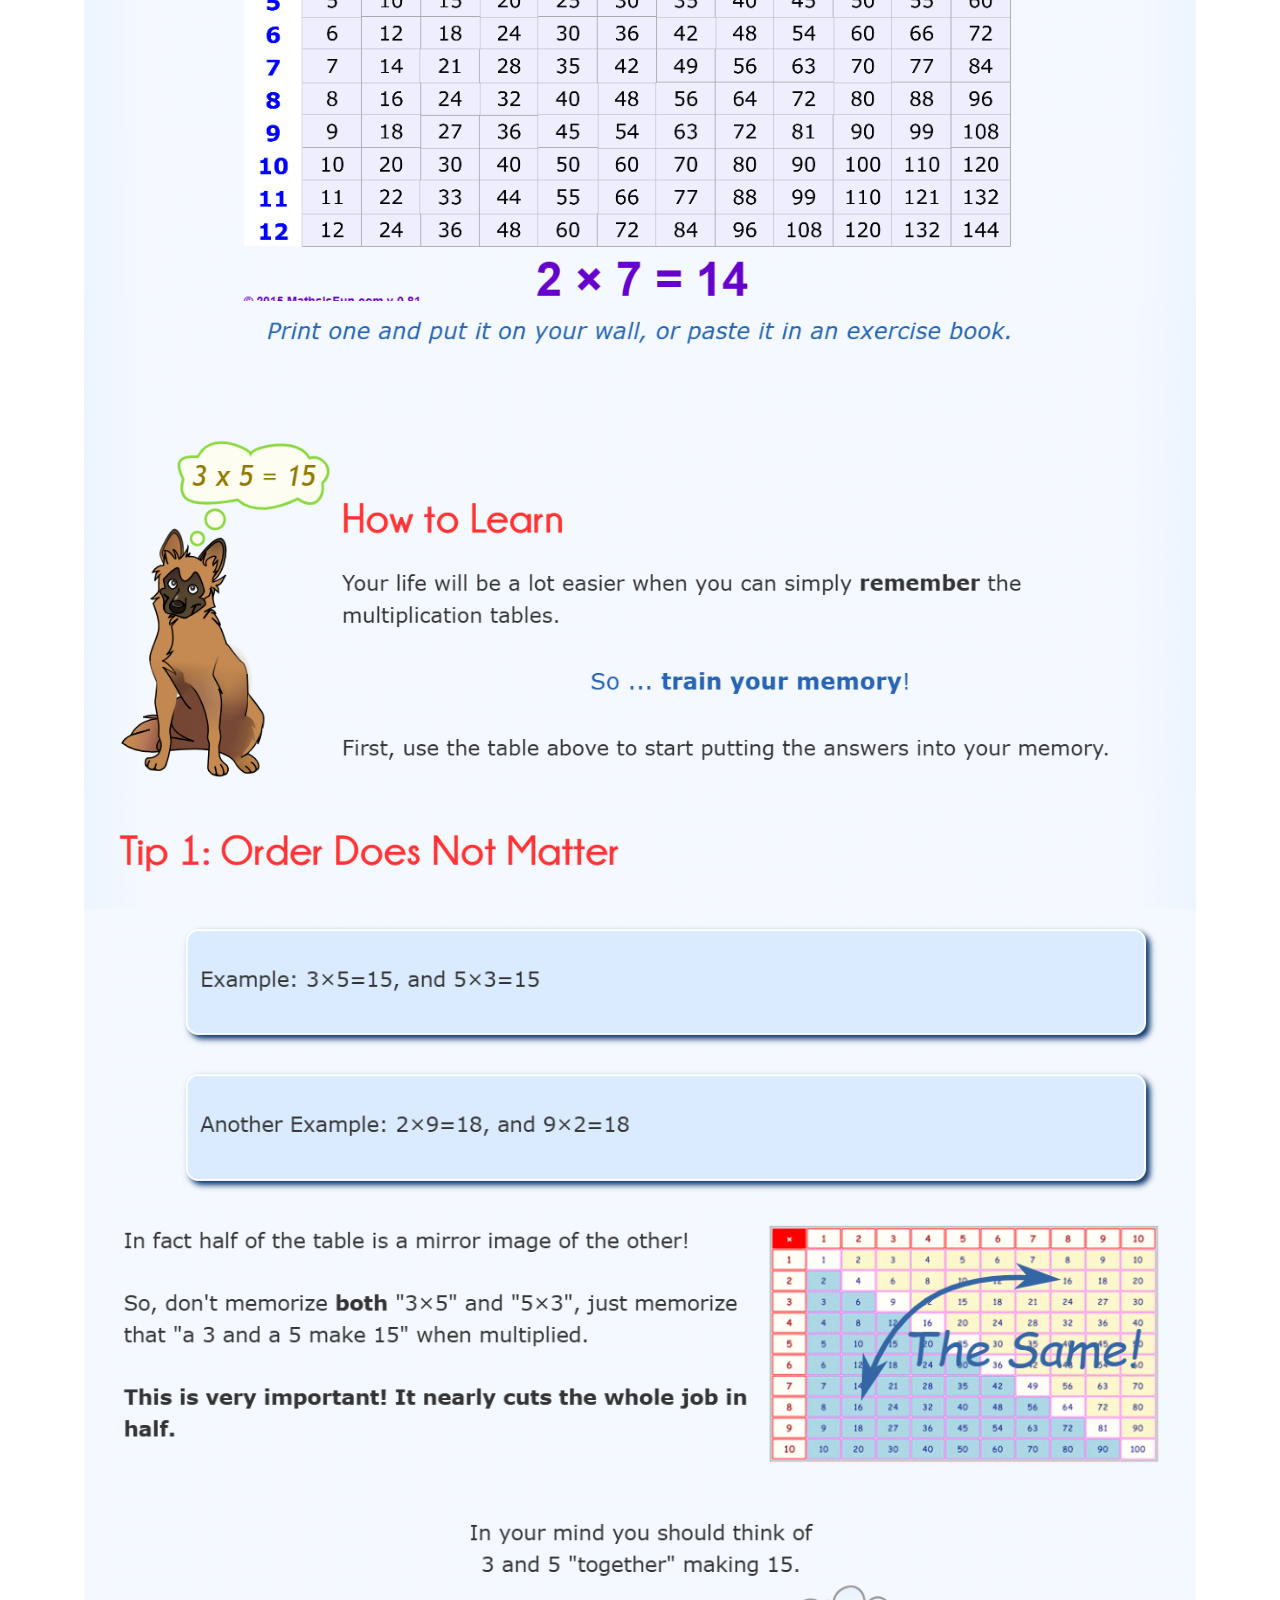
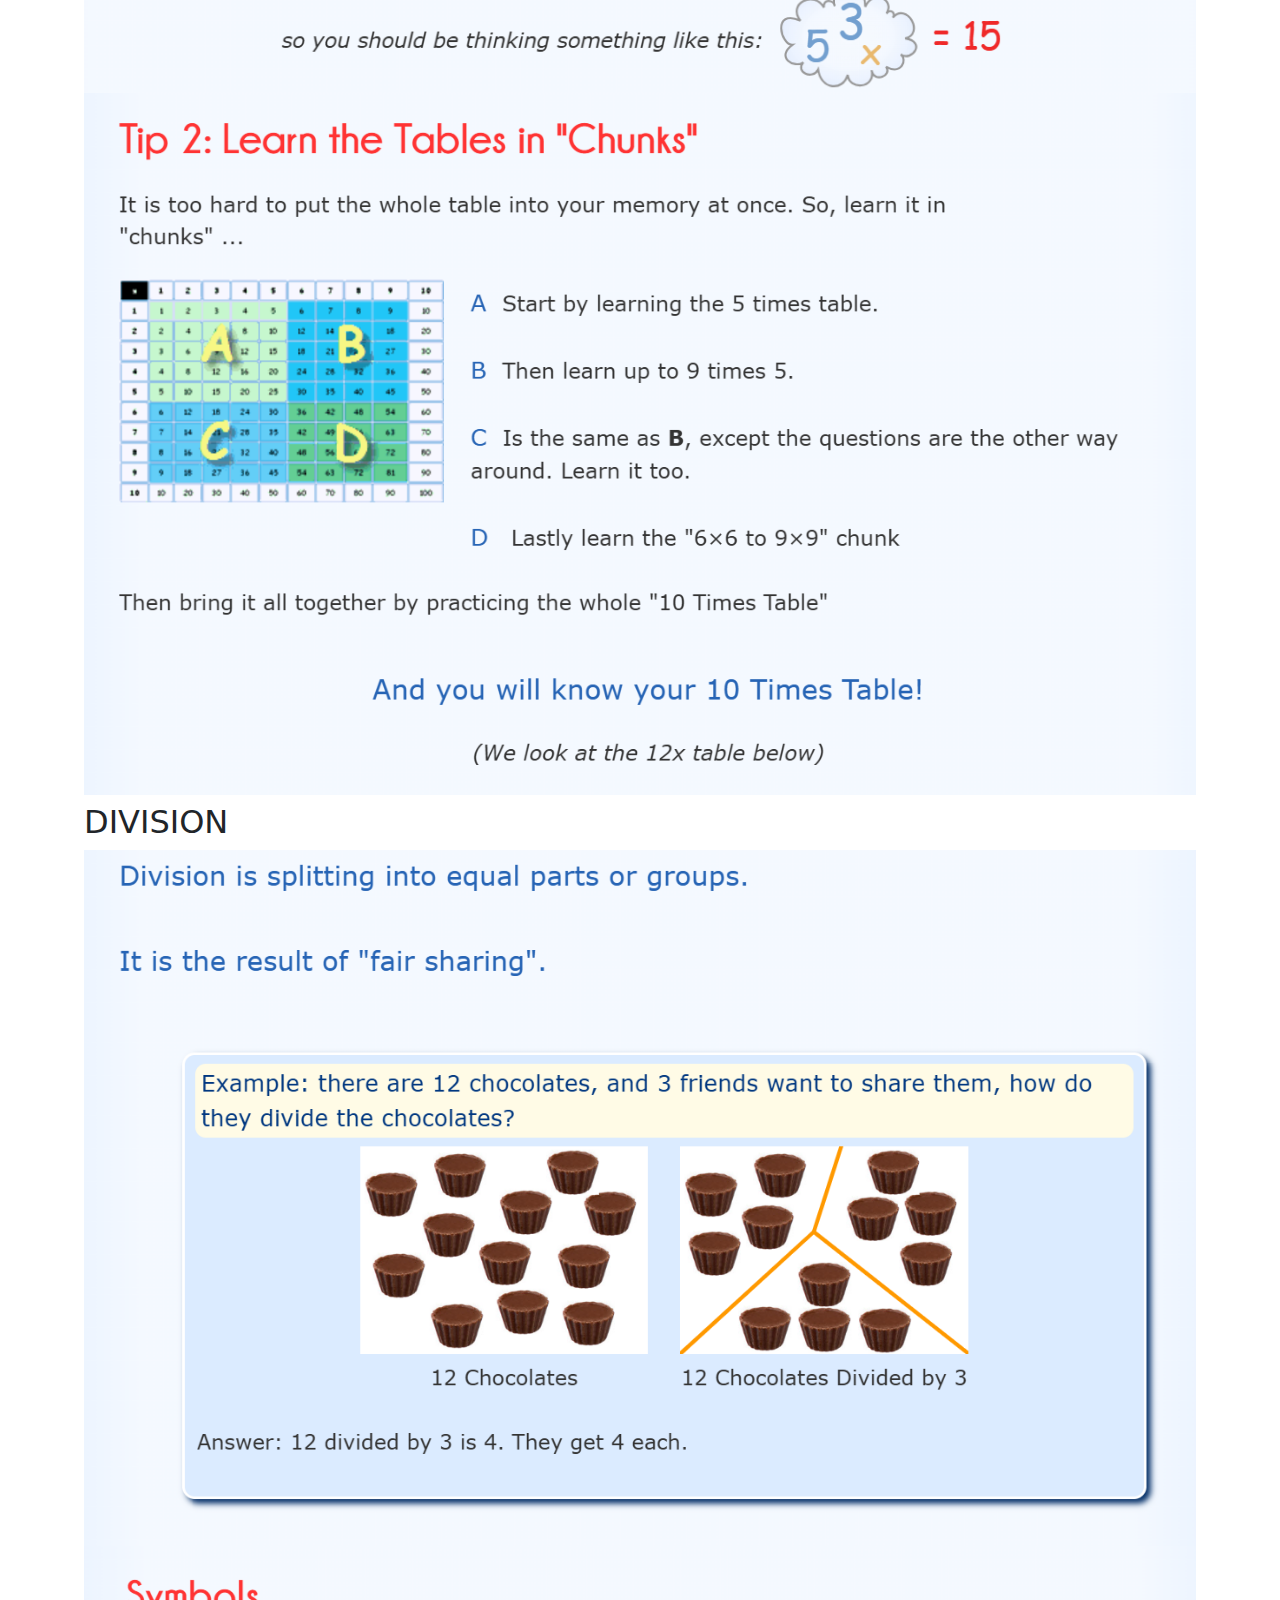
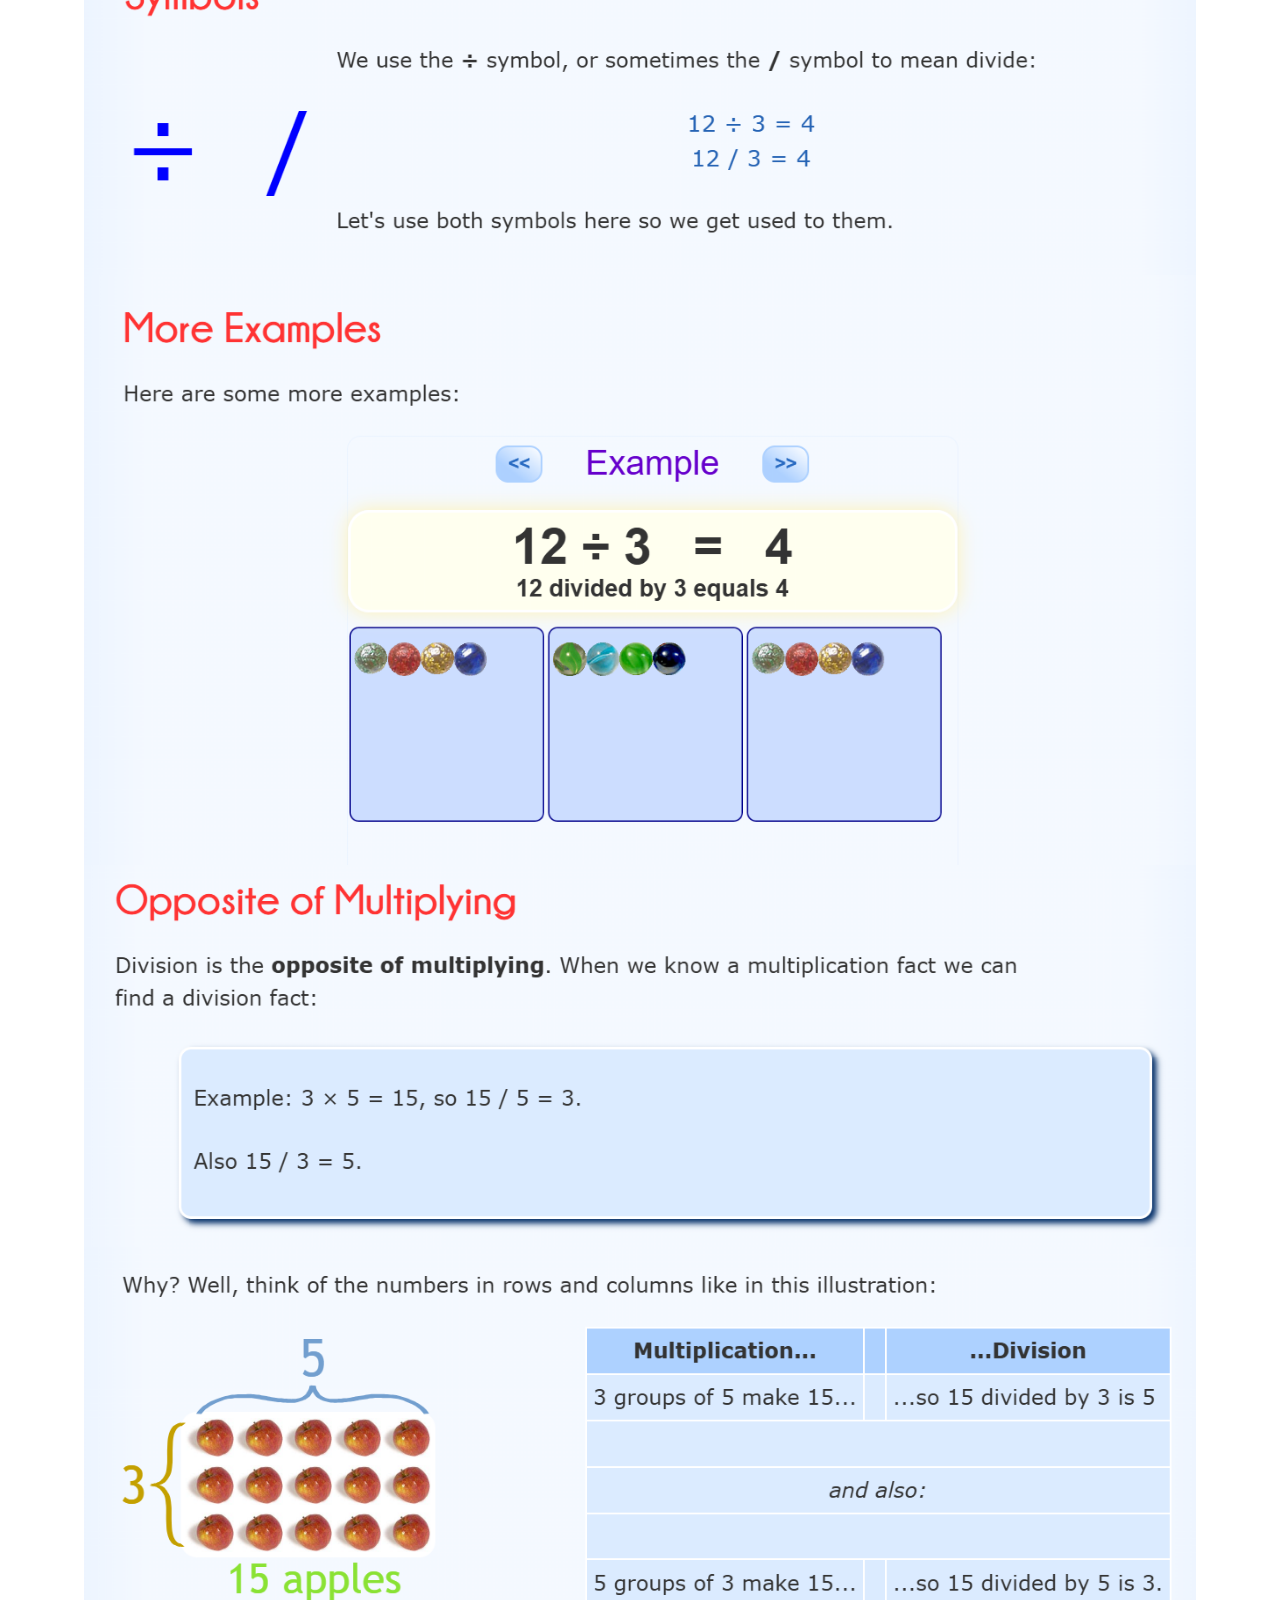
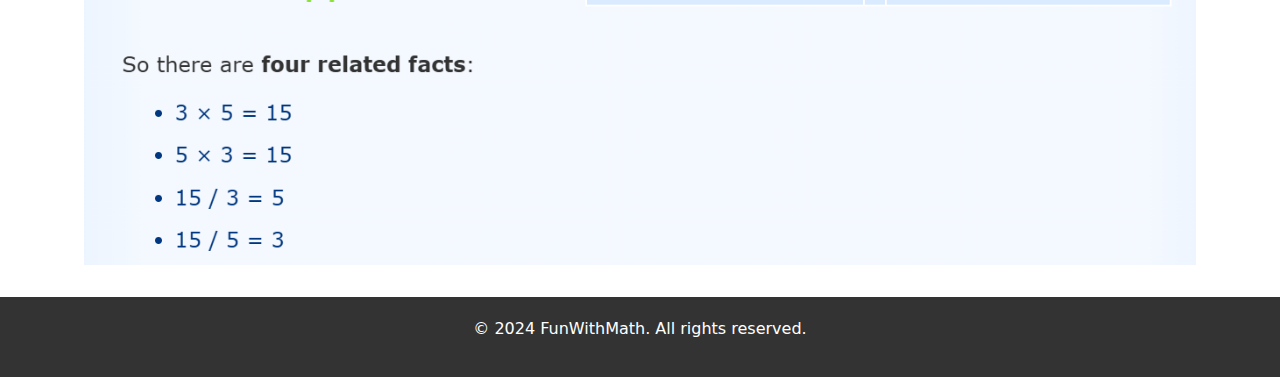
==== commit 2874a4de: "new feature added" ====
--- a/pages/arithmetics.html
+++ b/pages/arithmetics.html
@@ -8,10 +8,10 @@
     <link href="https://cdn.jsdelivr.net/npm/bootstrap@5.3.3/dist/css/bootstrap.min.css" rel="stylesheet" integrity="sha384-QWTKZyjpPEjISv5WaRU9OFeRpok6YctnYmDr5pNlyT2bRjXh0JMhjY6hW+ALEwIH" crossorigin="anonymous">
 </head>
 <body>
-    <header>
+    <header >
        
-        <nav>
-            <div class="logo">
+        <nav >
+            <div class="logo" >
                 <span class="icon">➕➖✖️➗</span>
                 FunWithMath
             </div>
@@ -28,7 +28,7 @@
      
       <div class="container">
         <h1 class="border-bottom">Arithmetics</h1>
-        <div class="all-topics">
+        <div class="all-topics" >
           <div class="topic-item">
             <a class="arithmeticAnchor" href="#addition">
               <div class="topic-icon" style="background-color: #f0e6ff;">➕</div>
@@ -123,8 +123,7 @@
             <img src="../img/division/div5.PNG" class="img-fluid" alt="...">            
           </div>
         </section>
-        
-
+        <a class="btn d-flex justify-content-end fixed-bottom" href="#" role="button"> ⬆ </a>
       </div>
        
     </main>
